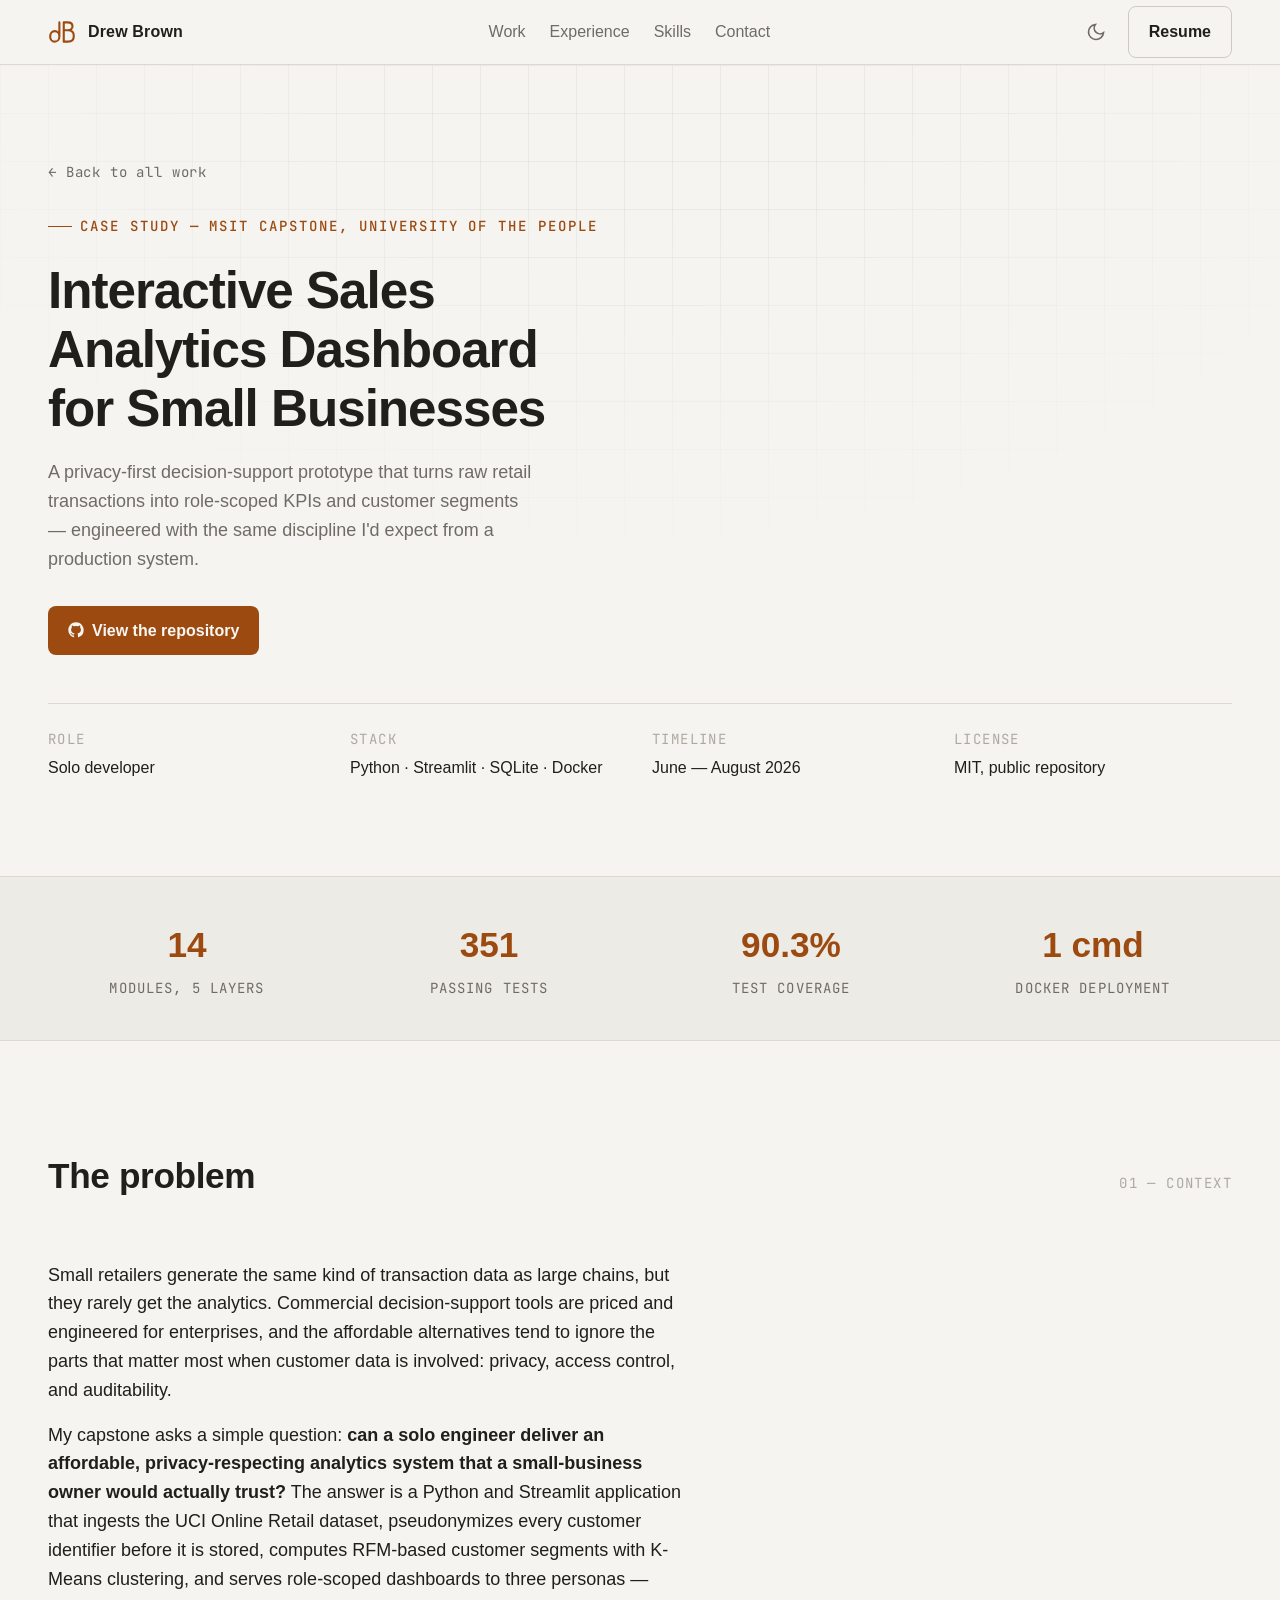
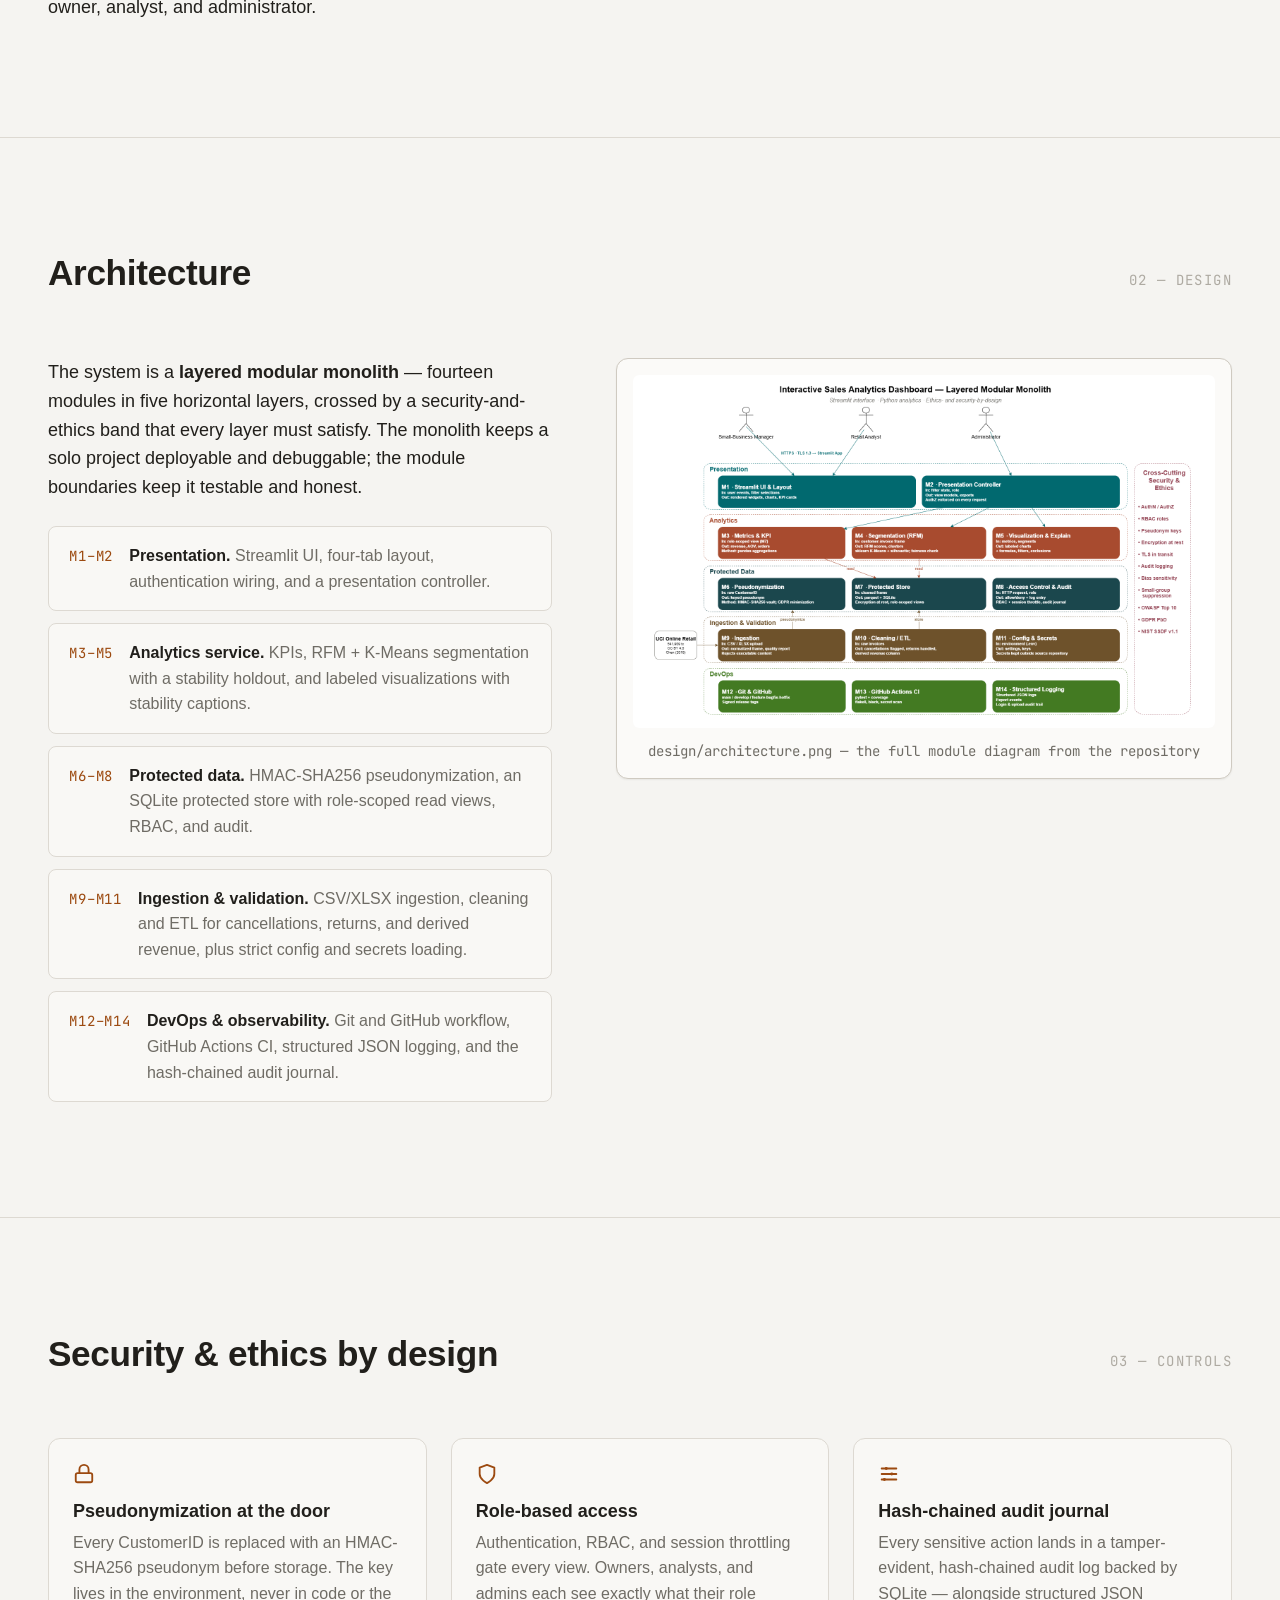
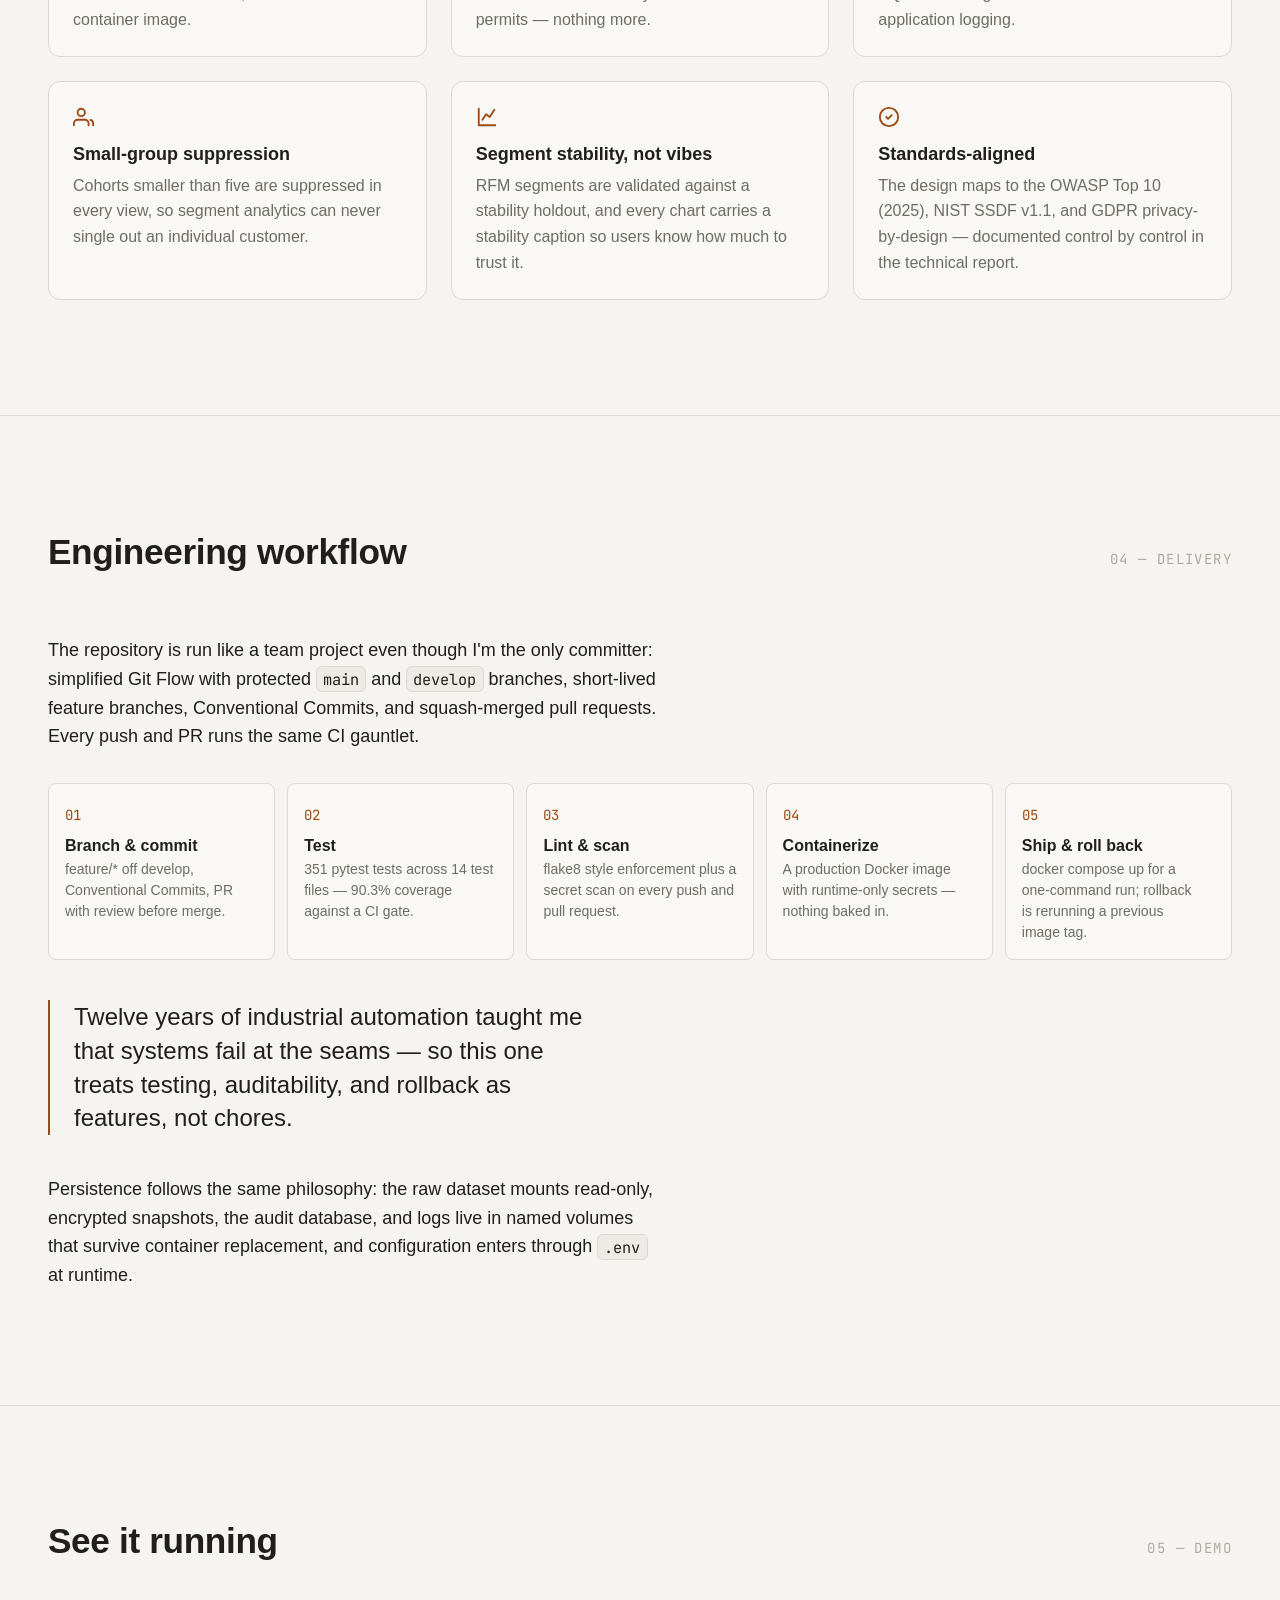
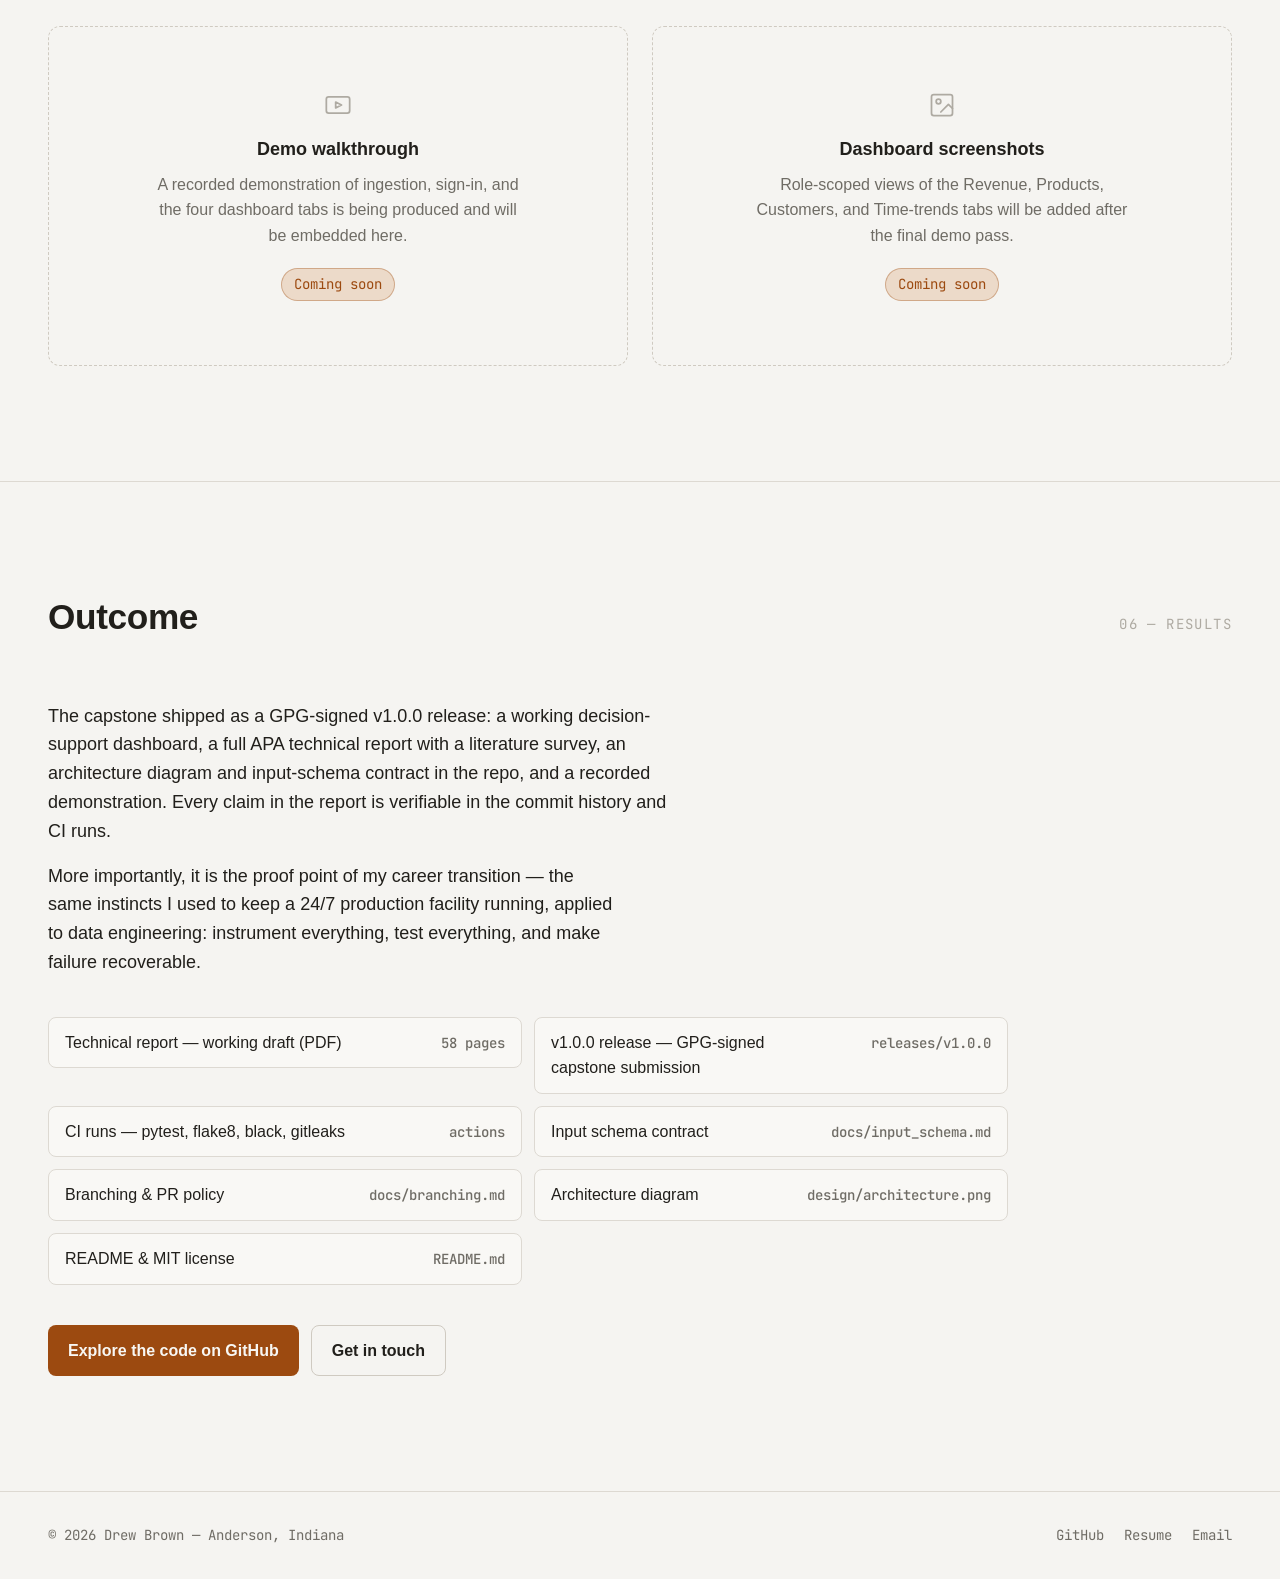
==== projects/sales-analytics-dashboard.html @ 5def9eaa "feat(site): initial working site" ====
<!doctype html>
<html lang="en">
<head>
  <meta charset="utf-8" />
  <meta name="viewport" content="width=device-width, initial-scale=1" />
  <title>Interactive Sales Analytics Dashboard — Case Study | Drew Brown</title>
  <meta name="description" content="Case study: a privacy-first sales analytics dashboard for small businesses. Python, Streamlit, RFM + K-Means segmentation, HMAC-SHA256 pseudonymization, RBAC, CI/CD, and Docker." />
  <meta property="og:title" content="Interactive Sales Analytics Dashboard — Case Study" />
  <meta property="og:description" content="A privacy-first decision-support system for small retailers: 14 modules, 351 tests, 90.3% coverage, security and ethics by design." />
  <link rel="icon" type="image/svg+xml" href="data:image/svg+xml,%3Csvg xmlns='http://www.w3.org/2000/svg' viewBox='0 0 32 32'%3E%3Cg fill='none' stroke='%239c4a10' stroke-width='2.4' stroke-linecap='round' stroke-linejoin='round'%3E%3Cpath d='M13 5V21C13 24.5 10.8 27 7.7 27C4.5 27 2.5 24.5 2.5 21C2.5 17.5 4.5 15 7.7 15C10.8 15 13 17.5 13 21'/%3E%3Cpath d='M18 27V5H22.5C26 5 28 6.7 28 9.5C28 12.3 26 14 22.5 14H18M18 14H23C27 14 29.5 16.2 29.5 20.5C29.5 24.8 27 27 23 27H18'/%3E%3C/g%3E%3C/svg%3E" />
  <link href="https://api.fontshare.com/v2/css?f[]=cabinet-grotesk@500,700,800&f[]=general-sans@400,500,600&display=swap" rel="stylesheet" />
  <link rel="preconnect" href="https://fonts.googleapis.com" />
  <link rel="preconnect" href="https://fonts.gstatic.com" crossorigin />
  <link href="https://fonts.googleapis.com/css2?family=JetBrains+Mono:wght@400;500&display=swap" rel="stylesheet" />
  <link rel="stylesheet" href="../base.css" />
  <link rel="stylesheet" href="../style.css" />
</head>
<body>
  <a class="sr-only" href="#main">Skip to content</a>

  <header class="header">
    <div class="container header-inner">
      <a class="brand" href="../index.html" aria-label="Drew Brown — home">
        <svg width="28" height="28" viewBox="0 0 32 32" fill="none" aria-hidden="true">
          <path d="M13 5 V21 C13 24.5 10.8 27 7.7 27 C4.5 27 2.5 24.5 2.5 21 C2.5 17.5 4.5 15 7.7 15 C10.8 15 13 17.5 13 21"
          fill="none" stroke="currentColor" stroke-width="2.4" stroke-linecap="round" stroke-linejoin="round"
          />
          <path
          d="M18 27 V5 H22.5 C26 5 28 6.7 28 9.5 C28 12.3 26 14 22.5 14 H18 H23 C27 14 29.5 16.2 29.5 20.5 C29.5 24.8 27 27 23 27 H18"
          fill="none" stroke="currentColor" stroke-width="2.4" stroke-linecap="round" stroke-linejoin="round"
          />
        </svg>
        <span class="brand-name">Drew Brown</span>
      </a>
      <nav class="nav" id="site-nav" aria-label="Primary">
        <a href="../index.html#work">Work</a>
        <a href="../index.html#experience">Experience</a>
        <a href="../index.html#skills">Skills</a>
        <a href="../index.html#contact">Contact</a>
      </nav>
      <div class="header-actions">
        <button class="theme-toggle" data-theme-toggle aria-label="Switch color theme"></button>
        <a class="btn btn-ghost" href="../assets/Drew_Brown_Resume_2026.pdf" target="_blank" rel="noopener noreferrer">Resume</a>
        <button class="nav-toggle" data-nav-toggle aria-label="Open menu" aria-expanded="false" aria-controls="site-nav">
          <svg width="22" height="22" viewBox="0 0 24 24" fill="none" stroke="currentColor" stroke-width="2" stroke-linecap="round" aria-hidden="true"><path d="M3 6h18M3 12h18M3 18h18"/></svg>
        </button>
      </div>
    </div>
  </header>

  <main id="main">
    <!-- CASE HERO -->
    <section class="case-hero">
      <div class="container">
        <p class="breadcrumb"><a href="../index.html">← Back to all work</a></p>
        <p class="kicker" style="margin-top: var(--space-8);">Case study — MSIT capstone, University of the People</p>
        <h1>Interactive Sales Analytics Dashboard for Small Businesses</h1>
        <p class="hero-sub">
          A privacy-first decision-support prototype that turns raw retail transactions into
          role-scoped KPIs and customer segments — engineered with the same discipline I'd
          expect from a production system.
        </p>
        <div class="hero-ctas" style="margin-bottom: 0;">
          <a class="btn btn-primary" href="https://github.com/soyabeansoupluvr/sales-analytics-dashboard" target="_blank" rel="noopener noreferrer">
            <svg width="16" height="16" viewBox="0 0 24 24" fill="currentColor" aria-hidden="true"><path d="M12 .5C5.65.5.5 5.65.5 12c0 5.08 3.29 9.39 7.86 10.91.58.11.79-.25.79-.55v-2.17c-3.2.7-3.87-1.36-3.87-1.36-.52-1.33-1.28-1.68-1.28-1.68-1.04-.71.08-.7.08-.7 1.15.08 1.76 1.19 1.76 1.19 1.03 1.75 2.69 1.25 3.34.95.1-.74.4-1.25.72-1.53-2.55-.29-5.23-1.28-5.23-5.68 0-1.26.45-2.28 1.19-3.09-.12-.29-.52-1.46.11-3.05 0 0 .97-.31 3.17 1.18a11.04 11.04 0 0 1 5.78 0c2.2-1.49 3.17-1.18 3.17-1.18.63 1.59.23 2.76.11 3.05.74.81 1.19 1.83 1.19 3.09 0 4.41-2.69 5.38-5.25 5.67.41.35.77 1.05.77 2.12v3.14c0 .3.21.66.8.55A11.51 11.51 0 0 0 23.5 12C23.5 5.65 18.35.5 12 .5Z"/></svg>
            View the repository
          </a>
        </div>
        <dl class="case-meta">
          <div>
            <dt>Role</dt>
            <dd>Solo developer</dd>
          </div>
          <div>
            <dt>Stack</dt>
            <dd>Python · Streamlit · SQLite · Docker</dd>
          </div>
          <div>
            <dt>Timeline</dt>
            <dd>June — August 2026</dd>
          </div>
          <div>
            <dt>License</dt>
            <dd>MIT, public repository</dd>
          </div>
        </dl>
      </div>
    </section>

    <!-- METRICS -->
    <div class="metrics-band">
      <div class="container">
        <div class="metric">
          <div class="metric-value">14</div>
          <div class="metric-label">Modules, 5 layers</div>
        </div>
        <div class="metric">
          <div class="metric-value">351</div>
          <div class="metric-label">Passing tests</div>
        </div>
        <div class="metric">
          <div class="metric-value">90.3%</div>
          <div class="metric-label">Test coverage</div>
        </div>
        <div class="metric">
          <div class="metric-value">1 cmd</div>
          <div class="metric-label">Docker deployment</div>
        </div>
      </div>
    </div>

    <!-- OVERVIEW -->
    <section class="section">
      <div class="container">
        <div class="section-head reveal">
          <h2 class="section-title">The problem</h2>
          <span class="index-num">01 — CONTEXT</span>
        </div>
        <div class="prose reveal">
          <p>
            Small retailers generate the same kind of transaction data as large chains, but they
            rarely get the analytics. Commercial decision-support tools are priced and engineered
            for enterprises, and the affordable alternatives tend to ignore the parts that matter
            most when customer data is involved: privacy, access control, and auditability.
          </p>
          <p>
            My capstone asks a simple question: <strong>can a solo engineer deliver an
            affordable, privacy-respecting analytics system that a small-business owner would
            actually trust?</strong> The answer is a Python and Streamlit application that ingests
            the UCI Online Retail dataset, pseudonymizes every customer identifier before it is
            stored, computes RFM-based customer segments with K-Means clustering, and serves
            role-scoped dashboards to three personas — owner, analyst, and administrator.
          </p>
        </div>
      </div>
    </section>

    <!-- ARCHITECTURE -->
    <section class="section">
      <div class="container">
        <div class="section-head reveal">
          <h2 class="section-title">Architecture</h2>
          <span class="index-num">02 — DESIGN</span>
        </div>
        <div class="two-col">
          <div class="reveal">
            <div class="prose">
              <p>
                The system is a <strong>layered modular monolith</strong> — fourteen modules in
                five horizontal layers, crossed by a security-and-ethics band that every layer
                must satisfy. The monolith keeps a solo project deployable and debuggable; the
                module boundaries keep it testable and honest.
              </p>
            </div>
            <ul class="layer-list">
              <li>
                <span class="layer-tag">M1–M2</span>
                <span class="layer-desc"><strong>Presentation.</strong> Streamlit UI, four-tab layout, authentication wiring, and a presentation controller.</span>
              </li>
              <li>
                <span class="layer-tag">M3–M5</span>
                <span class="layer-desc"><strong>Analytics service.</strong> KPIs, RFM + K-Means segmentation with a stability holdout, and labeled visualizations with stability captions.</span>
              </li>
              <li>
                <span class="layer-tag">M6–M8</span>
                <span class="layer-desc"><strong>Protected data.</strong> HMAC-SHA256 pseudonymization, an SQLite protected store with role-scoped read views, RBAC, and audit.</span>
              </li>
              <li>
                <span class="layer-tag">M9–M11</span>
                <span class="layer-desc"><strong>Ingestion &amp; validation.</strong> CSV/XLSX ingestion, cleaning and ETL for cancellations, returns, and derived revenue, plus strict config and secrets loading.</span>
              </li>
              <li>
                <span class="layer-tag">M12–M14</span>
                <span class="layer-desc"><strong>DevOps &amp; observability.</strong> Git and GitHub workflow, GitHub Actions CI, structured JSON logging, and the hash-chained audit journal.</span>
              </li>
            </ul>
          </div>
          <figure class="figure-frame reveal">
            <img src="../assets/architecture.png" alt="Full architecture diagram of the sales analytics dashboard showing fourteen modules arranged in five layers with a cross-cutting security and ethics band" loading="lazy" width="1280" height="960" />
            <figcaption>design/architecture.png — the full module diagram from the repository</figcaption>
          </figure>
        </div>
      </div>
    </section>

    <!-- SECURITY -->
    <section class="section">
      <div class="container">
        <div class="section-head reveal">
          <h2 class="section-title">Security &amp; ethics by design</h2>
          <span class="index-num">03 — CONTROLS</span>
        </div>
        <div class="control-grid">
          <div class="control-card reveal">
            <svg width="22" height="22" viewBox="0 0 24 24" fill="none" stroke="currentColor" stroke-width="2" stroke-linecap="round" stroke-linejoin="round" aria-hidden="true"><rect x="3" y="11" width="18" height="10" rx="2"/><path d="M7 11V7a5 5 0 0 1 10 0v4"/></svg>
            <h3>Pseudonymization at the door</h3>
            <p>Every CustomerID is replaced with an HMAC-SHA256 pseudonym before storage. The key lives in the environment, never in code or the container image.</p>
          </div>
          <div class="control-card reveal">
            <svg width="22" height="22" viewBox="0 0 24 24" fill="none" stroke="currentColor" stroke-width="2" stroke-linecap="round" stroke-linejoin="round" aria-hidden="true"><path d="M12 22s8-4 8-10V5l-8-3-8 3v7c0 6 8 10 8 10z"/></svg>
            <h3>Role-based access</h3>
            <p>Authentication, RBAC, and session throttling gate every view. Owners, analysts, and admins each see exactly what their role permits — nothing more.</p>
          </div>
          <div class="control-card reveal">
            <svg width="22" height="22" viewBox="0 0 24 24" fill="none" stroke="currentColor" stroke-width="2" stroke-linecap="round" stroke-linejoin="round" aria-hidden="true"><path d="M4 6h16M4 12h16M4 18h16"/><circle cx="9" cy="6" r="1.6" fill="currentColor" stroke="none"/><circle cx="15" cy="12" r="1.6" fill="currentColor" stroke="none"/><circle cx="7" cy="18" r="1.6" fill="currentColor" stroke="none"/></svg>
            <h3>Hash-chained audit journal</h3>
            <p>Every sensitive action lands in a tamper-evident, hash-chained audit log backed by SQLite — alongside structured JSON application logging.</p>
          </div>
          <div class="control-card reveal">
            <svg width="22" height="22" viewBox="0 0 24 24" fill="none" stroke="currentColor" stroke-width="2" stroke-linecap="round" stroke-linejoin="round" aria-hidden="true"><path d="M17 21v-2a4 4 0 0 0-4-4H5a4 4 0 0 0-4 4v2"/><circle cx="9" cy="7" r="4"/><path d="M22 21v-2a4 4 0 0 0-3-3.87"/></svg>
            <h3>Small-group suppression</h3>
            <p>Cohorts smaller than five are suppressed in every view, so segment analytics can never single out an individual customer.</p>
          </div>
          <div class="control-card reveal">
            <svg width="22" height="22" viewBox="0 0 24 24" fill="none" stroke="currentColor" stroke-width="2" stroke-linecap="round" stroke-linejoin="round" aria-hidden="true"><path d="M3 3v18h18"/><path d="m7 15 4-6 4 3 5-8"/></svg>
            <h3>Segment stability, not vibes</h3>
            <p>RFM segments are validated against a stability holdout, and every chart carries a stability caption so users know how much to trust it.</p>
          </div>
          <div class="control-card reveal">
            <svg width="22" height="22" viewBox="0 0 24 24" fill="none" stroke="currentColor" stroke-width="2" stroke-linecap="round" stroke-linejoin="round" aria-hidden="true"><path d="M9 12l2 2 4-4"/><circle cx="12" cy="12" r="10"/></svg>
            <h3>Standards-aligned</h3>
            <p>The design maps to the OWASP Top 10 (2025), NIST SSDF v1.1, and GDPR privacy-by-design — documented control by control in the technical report.</p>
          </div>
        </div>
      </div>
    </section>

    <!-- ENGINEERING -->
    <section class="section">
      <div class="container">
        <div class="section-head reveal">
          <h2 class="section-title">Engineering workflow</h2>
          <span class="index-num">04 — DELIVERY</span>
        </div>
        <div class="prose reveal">
          <p>
            The repository is run like a team project even though I'm the only committer:
            simplified Git Flow with protected <code>main</code> and <code>develop</code>
            branches, short-lived feature branches, Conventional Commits, and squash-merged
            pull requests. Every push and PR runs the same CI gauntlet.
          </p>
        </div>
        <div class="pipeline">
          <div class="pipeline-step reveal">
            <span class="step-num">01</span>
            <h3>Branch &amp; commit</h3>
            <p>feature/* off develop, Conventional Commits, PR with review before merge.</p>
          </div>
          <div class="pipeline-step reveal">
            <span class="step-num">02</span>
            <h3>Test</h3>
            <p>351 pytest tests across 14 test files — 90.3% coverage against a CI gate.</p>
          </div>
          <div class="pipeline-step reveal">
            <span class="step-num">03</span>
            <h3>Lint &amp; scan</h3>
            <p>flake8 style enforcement plus a secret scan on every push and pull request.</p>
          </div>
          <div class="pipeline-step reveal">
            <span class="step-num">04</span>
            <h3>Containerize</h3>
            <p>A production Docker image with runtime-only secrets — nothing baked in.</p>
          </div>
          <div class="pipeline-step reveal">
            <span class="step-num">05</span>
            <h3>Ship &amp; roll back</h3>
            <p>docker compose up for a one-command run; rollback is rerunning a previous image tag.</p>
          </div>
        </div>
        <div class="quote-block reveal">
          <p>
            Twelve years of industrial automation taught me that systems fail at the seams —
            so this one treats testing, auditability, and rollback as features, not chores.
          </p>
        </div>
        <div class="prose reveal">
          <p>
            Persistence follows the same philosophy: the raw dataset mounts read-only, encrypted
            snapshots, the audit database, and logs live in named volumes that survive container
            replacement, and configuration enters through <code>.env</code> at runtime.
          </p>
        </div>
      </div>
    </section>

    <!-- DEMO -->
    <section class="section">
      <div class="container">
        <div class="section-head reveal">
          <h2 class="section-title">See it running</h2>
          <span class="index-num">05 — DEMO</span>
        </div>
        <div class="media-placeholders">
          <div class="placeholder-card reveal">
            <svg width="28" height="28" viewBox="0 0 24 24" fill="none" stroke="currentColor" stroke-width="1.5" stroke-linecap="round" stroke-linejoin="round" aria-hidden="true"><rect x="2" y="5" width="20" height="14" rx="2"/><path d="m10 9.5 5 2.5-5 2.5z"/></svg>
            <h3>Demo walkthrough</h3>
            <p>A recorded demonstration of ingestion, sign-in, and the four dashboard tabs is being produced and will be embedded here.</p>
            <span class="chip chip-accent">Coming soon</span>
          </div>
          <div class="placeholder-card reveal">
            <svg width="28" height="28" viewBox="0 0 24 24" fill="none" stroke="currentColor" stroke-width="1.5" stroke-linecap="round" stroke-linejoin="round" aria-hidden="true"><rect x="3" y="3" width="18" height="18" rx="2"/><circle cx="9" cy="9" r="2"/><path d="m21 15-3.5-3.5L11 18"/></svg>
            <h3>Dashboard screenshots</h3>
            <p>Role-scoped views of the Revenue, Products, Customers, and Time-trends tabs will be added after the final demo pass.</p>
            <span class="chip chip-accent">Coming soon</span>
          </div>
        </div>
      </div>
    </section>

    <!-- OUTCOME -->
    <section class="section">
      <div class="container">
        <div class="section-head reveal">
          <h2 class="section-title">Outcome</h2>
          <span class="index-num">06 — RESULTS</span>
        </div>
        <div class="prose reveal">
          <p>
            The capstone shipped as a GPG-signed v1.0.0 release: a working decision-support
            dashboard, a full APA technical report with a literature survey, an architecture
            diagram and input-schema contract in the repo, and a recorded demonstration.
            Every claim in the report is verifiable in the commit history and CI runs.
          </p>
          <p>
            More importantly, it is the proof point of my career transition — the same
            instincts I used to keep a 24/7 production facility running, applied to data
            engineering: instrument everything, test everything, and make failure recoverable.
          </p>
        </div>
        <ul class="doc-links reveal" role="list">
          <li><a href="../assets/Capstone_Technical_Report.pdf" target="_blank" rel="noopener noreferrer"><span>Technical report — working draft (PDF)</span><span class="doc-path">58 pages</span></a></li>
          <li><a href="https://github.com/soyabeansoupluvr/sales-analytics-dashboard/releases/tag/v1.0.0" target="_blank" rel="noopener noreferrer"><span>v1.0.0 release — GPG-signed capstone submission</span><span class="doc-path">releases/v1.0.0</span></a></li>
          <li><a href="https://github.com/soyabeansoupluvr/sales-analytics-dashboard/actions" target="_blank" rel="noopener noreferrer"><span>CI runs — pytest, flake8, black, gitleaks</span><span class="doc-path">actions</span></a></li>
          <li><a href="https://github.com/soyabeansoupluvr/sales-analytics-dashboard/blob/main/docs/input_schema.md" target="_blank" rel="noopener noreferrer"><span>Input schema contract</span><span class="doc-path">docs/input_schema.md</span></a></li>
          <li><a href="https://github.com/soyabeansoupluvr/sales-analytics-dashboard/blob/main/docs/branching.md" target="_blank" rel="noopener noreferrer"><span>Branching &amp; PR policy</span><span class="doc-path">docs/branching.md</span></a></li>
          <li><a href="https://github.com/soyabeansoupluvr/sales-analytics-dashboard/blob/main/design/architecture.png" target="_blank" rel="noopener noreferrer"><span>Architecture diagram</span><span class="doc-path">design/architecture.png</span></a></li>
          <li><a href="https://github.com/soyabeansoupluvr/sales-analytics-dashboard/blob/main/README.md" target="_blank" rel="noopener noreferrer"><span>README &amp; MIT license</span><span class="doc-path">README.md</span></a></li>
        </ul>
        <div class="hero-ctas reveal" style="margin-top: var(--space-10); margin-bottom: 0;">
          <a class="btn btn-primary" href="https://github.com/soyabeansoupluvr/sales-analytics-dashboard" target="_blank" rel="noopener noreferrer">Explore the code on GitHub</a>
          <a class="btn btn-ghost" href="../index.html#contact">Get in touch</a>
        </div>
      </div>
    </section>
  </main>

  <footer class="footer">
    <div class="container footer-inner">
      <p>© <span data-year>2026</span> Drew Brown — Anderson, Indiana</p>
      <div class="footer-links">
        <a href="https://github.com/soyabeansoupluvr" target="_blank" rel="noopener noreferrer">GitHub</a>
        <a href="../assets/Drew_Brown_Resume_2026.pdf" target="_blank" rel="noopener noreferrer">Resume</a>
        <a href="mailto:brown.drew.711@gmail.com">Email</a>
      </div>
    </div>
  </footer>

  <script src="../app.js" defer></script>
</body>
</html>
---- base.css ----
/* base.css — reset + foundations */
*,
*::before,
*::after {
  box-sizing: border-box;
  margin: 0;
  padding: 0;
}

html {
  -moz-text-size-adjust: none;
  -webkit-text-size-adjust: none;
  text-size-adjust: none;
  -webkit-font-smoothing: antialiased;
  -moz-osx-font-smoothing: grayscale;
  text-rendering: optimizeLegibility;
  scroll-behavior: smooth;
  hanging-punctuation: first last;
  scroll-padding-top: var(--space-16);
}

body {
  min-height: 100dvh;
  line-height: 1.6;
  font-family: var(--font-body, sans-serif);
  font-size: var(--text-base);
  color: var(--color-text);
  background-color: var(--color-bg);
}

img,
picture,
video,
canvas,
svg {
  display: block;
  max-width: 100%;
  height: auto;
}
ul[role='list'],
ol[role='list'] {
  list-style: none;
}
input,
button,
textarea,
select {
  font: inherit;
  color: inherit;
}

h1,
h2,
h3,
h4,
h5,
h6 {
  text-wrap: balance;
  line-height: 1.15;
}
p,
li,
figcaption {
  text-wrap: pretty;
  max-width: 72ch;
}

::selection {
  background: oklch(from var(--color-primary) l c h / 0.25);
  color: var(--color-text);
}

:focus-visible {
  outline: 2px solid var(--color-primary);
  outline-offset: 3px;
  border-radius: var(--radius-sm);
}

@media (prefers-reduced-motion: reduce) {
  *,
  *::before,
  *::after {
    animation-duration: 0.01ms !important;
    animation-iteration-count: 1 !important;
    transition-duration: 0.01ms !important;
    scroll-behavior: auto !important;
  }
}

button {
  cursor: pointer;
  background: none;
  border: none;
}
table {
  border-collapse: collapse;
  width: 100%;
}

a,
button,
[role='button'],
[role='link'],
input,
textarea,
select {
  transition:
    color var(--transition-interactive),
    background var(--transition-interactive),
    border-color var(--transition-interactive),
    box-shadow var(--transition-interactive);
}

.sr-only {
  position: absolute;
  width: 1px;
  height: 1px;
  padding: 0;
  margin: -1px;
  overflow: hidden;
  clip: rect(0, 0, 0, 0);
  white-space: nowrap;
  border-width: 0;
}
---- style.css ----
/* ============================================================
   Drew Brown — Portfolio
   Art direction: "Copper & Graphite" — industrial control-room
   precision meets data engineering. Warm graphite surfaces,
   one copper accent, mono technical labels.
   ============================================================ */

:root,
[data-theme='light'] {
  /* Type scale */
  --text-xs: clamp(0.75rem, 0.7rem + 0.25vw, 0.875rem);
  --text-sm: clamp(0.875rem, 0.8rem + 0.35vw, 1rem);
  --text-base: clamp(1rem, 0.95rem + 0.25vw, 1.125rem);
  --text-lg: clamp(1.125rem, 1rem + 0.75vw, 1.5rem);
  --text-xl: clamp(1.5rem, 1.2rem + 1.25vw, 2.25rem);
  --text-2xl: clamp(2rem, 1.2rem + 2.5vw, 3.5rem);
  --text-3xl: clamp(2.5rem, 1rem + 4vw, 5rem);

  /* Spacing */
  --space-1: 0.25rem;
  --space-2: 0.5rem;
  --space-3: 0.75rem;
  --space-4: 1rem;
  --space-5: 1.25rem;
  --space-6: 1.5rem;
  --space-8: 2rem;
  --space-10: 2.5rem;
  --space-12: 3rem;
  --space-16: 4rem;
  --space-20: 5rem;
  --space-24: 6rem;
  --space-32: 8rem;

  /* Surfaces — warm paper */
  --color-bg: #f5f4f1;
  --color-surface: #f9f8f5;
  --color-surface-2: #fbfaf8;
  --color-surface-offset: #edebe6;
  --color-divider: #ddd9d2;
  --color-border: #cfcac1;

  /* Text — graphite */
  --color-text: #211f1b;
  --color-text-muted: #6f6c65;
  --color-text-faint: #aeaaa2;
  --color-text-inverse: #f8f7f3;

  /* Accent — copper */
  --color-primary: #9c4a10;
  --color-primary-hover: #7c3a0d;
  --color-primary-active: #5c2b0a;
  --color-primary-highlight: #ecdac9;

  /* Radius */
  --radius-sm: 0.375rem;
  --radius-md: 0.5rem;
  --radius-lg: 0.75rem;
  --radius-xl: 1rem;
  --radius-full: 9999px;

  --transition-interactive: 180ms cubic-bezier(0.16, 1, 0.3, 1);

  --shadow-sm: 0 1px 2px oklch(0.2 0.01 80 / 0.06);
  --shadow-md: 0 4px 12px oklch(0.2 0.01 80 / 0.08);
  --shadow-lg: 0 12px 32px oklch(0.2 0.01 80 / 0.12);

  --content-narrow: 640px;
  --content-default: 960px;
  --content-wide: 1200px;

  /* Fonts */
  --font-display: 'Cabinet Grotesk', 'Helvetica Neue', sans-serif;
  --font-body: 'General Sans', 'Segoe UI', sans-serif;
  --font-mono: 'JetBrains Mono', 'SFMono-Regular', Consolas, monospace;

  /* Blueprint grid line color */
  --grid-line: oklch(from var(--color-text) l c h / 0.05);
}

[data-theme='dark'] {
  --color-bg: #161513;
  --color-surface: #1b1a18;
  --color-surface-2: #201f1c;
  --color-surface-offset: #1d1c1a;
  --color-divider: #262420;
  --color-border: #3a3733;

  --color-text: #d5d3cf;
  --color-text-muted: #908d86;
  --color-text-faint: #5c5954;
  --color-text-inverse: #211f1b;

  --color-primary: #dd9251;
  --color-primary-hover: #e7a86f;
  --color-primary-active: #efbe90;
  --color-primary-highlight: #3a2d21;

  --shadow-sm: 0 1px 2px oklch(0 0 0 / 0.2);
  --shadow-md: 0 4px 12px oklch(0 0 0 / 0.3);
  --shadow-lg: 0 12px 32px oklch(0 0 0 / 0.4);

  --grid-line: oklch(from var(--color-text) l c h / 0.045);
}

@media (prefers-color-scheme: dark) {
  :root:not([data-theme]) {
    --color-bg: #161513;
    --color-surface: #1b1a18;
    --color-surface-2: #201f1c;
    --color-surface-offset: #1d1c1a;
    --color-divider: #262420;
    --color-border: #3a3733;
    --color-text: #d5d3cf;
    --color-text-muted: #908d86;
    --color-text-faint: #5c5954;
    --color-text-inverse: #211f1b;
    --color-primary: #dd9251;
    --color-primary-hover: #e7a86f;
    --color-primary-active: #efbe90;
    --color-primary-highlight: #3a2d21;
    --shadow-sm: 0 1px 2px oklch(0 0 0 / 0.2);
    --shadow-md: 0 4px 12px oklch(0 0 0 / 0.3);
    --shadow-lg: 0 12px 32px oklch(0 0 0 / 0.4);
    --grid-line: oklch(from var(--color-text) l c h / 0.045);
  }
}

/* ============ Layout primitives ============ */

.container {
  width: min(100% - 2 * clamp(var(--space-4), 5vw, var(--space-12)), var(--content-wide));
  margin-inline: auto;
}

.section {
  padding-block: clamp(var(--space-16), 9vw, var(--space-32));
}

.section + .section {
  border-top: 1px solid var(--color-divider);
}

.section-head {
  display: flex;
  align-items: baseline;
  justify-content: space-between;
  gap: var(--space-4);
  margin-bottom: clamp(var(--space-8), 5vw, var(--space-16));
}

.section-title {
  font-family: var(--font-display);
  font-weight: 700;
  font-size: var(--text-xl);
  letter-spacing: -0.01em;
}

.kicker {
  font-family: var(--font-mono);
  font-size: var(--text-xs);
  font-weight: 500;
  letter-spacing: 0.14em;
  text-transform: uppercase;
  color: var(--color-primary);
  display: inline-flex;
  align-items: center;
  gap: var(--space-2);
}

.kicker::before {
  content: '';
  width: 1.5rem;
  height: 1px;
  background: currentColor;
}

.index-num {
  font-family: var(--font-mono);
  font-size: var(--text-xs);
  color: var(--color-text-faint);
  letter-spacing: 0.1em;
}

/* ============ Header ============ */

.header {
  position: sticky;
  top: 0;
  z-index: 50;
  background: oklch(from var(--color-bg) l c h / 0.85);
  backdrop-filter: blur(12px);
  -webkit-backdrop-filter: blur(12px);
  border-bottom: 1px solid var(--color-divider);
}

.header-inner {
  display: flex;
  align-items: center;
  justify-content: space-between;
  gap: var(--space-4);
  height: 4rem;
}

.brand {
  display: inline-flex;
  align-items: center;
  gap: var(--space-3);
  text-decoration: none;
  color: var(--color-text);
}

.brand-name {
  font-family: var(--font-display);
  font-weight: 700;
  font-size: var(--text-sm);
  letter-spacing: 0.01em;
  white-space: nowrap;
}

.brand svg {
  color: var(--color-primary);
  flex-shrink: 0;
}

.nav {
  display: flex;
  align-items: center;
  gap: var(--space-6);
}

.nav a {
  font-size: var(--text-sm);
  font-weight: 500;
  color: var(--color-text-muted);
  text-decoration: none;
}

.nav a:hover {
  color: var(--color-text);
}

.header-actions {
  display: flex;
  align-items: center;
  gap: var(--space-3);
}

.theme-toggle {
  display: inline-flex;
  align-items: center;
  justify-content: center;
  width: 2.5rem;
  height: 2.5rem;
  border-radius: var(--radius-md);
  color: var(--color-text-muted);
  border: 1px solid transparent;
}

.theme-toggle:hover {
  color: var(--color-text);
  background: var(--color-surface-offset);
}

.nav-toggle {
  display: none;
  width: 2.75rem;
  height: 2.75rem;
  align-items: center;
  justify-content: center;
  border-radius: var(--radius-md);
  color: var(--color-text);
}

/* ============ Buttons ============ */

.btn {
  display: inline-flex;
  align-items: center;
  justify-content: center;
  gap: var(--space-2);
  font-size: var(--text-sm);
  font-weight: 600;
  padding: var(--space-3) var(--space-5);
  border-radius: var(--radius-md);
  text-decoration: none;
  white-space: nowrap;
  min-height: 44px;
}

.btn-primary {
  background: var(--color-primary);
  color: var(--color-text-inverse);
}

.btn-primary:hover {
  background: var(--color-primary-hover);
}

.btn-primary:active {
  background: var(--color-primary-active);
}

.btn-ghost {
  color: var(--color-text);
  border: 1px solid var(--color-border);
  background: transparent;
}

.btn-ghost:hover {
  border-color: var(--color-text-muted);
  background: var(--color-surface-offset);
}

.btn svg {
  flex-shrink: 0;
}

/* ============ Hero ============ */

.hero {
  position: relative;
  padding-block: clamp(var(--space-20), 12vw, var(--space-32));
  overflow: hidden;
}

.hero::before {
  content: '';
  position: absolute;
  inset: 0;
  background-image:
    linear-gradient(var(--grid-line) 1px, transparent 1px),
    linear-gradient(90deg, var(--grid-line) 1px, transparent 1px);
  background-size: 48px 48px;
  mask-image: radial-gradient(ellipse 90% 80% at 50% 0%, black 30%, transparent 75%);
  -webkit-mask-image: radial-gradient(ellipse 90% 80% at 50% 0%, black 30%, transparent 75%);
  pointer-events: none;
}

.hero .container {
  position: relative;
}

.hero h1 {
  font-family: var(--font-display);
  font-weight: 800;
  font-size: var(--text-3xl);
  letter-spacing: -0.02em;
  max-width: 17ch;
  margin-block: var(--space-6) var(--space-6);
}

.hero h1 em {
  font-style: normal;
  color: var(--color-primary);
}

.hero-sub {
  font-size: var(--text-base);
  color: var(--color-text-muted);
  max-width: 56ch;
  margin-bottom: var(--space-10);
}

.hero-ctas {
  display: flex;
  flex-wrap: wrap;
  gap: var(--space-3);
  margin-bottom: clamp(var(--space-12), 7vw, var(--space-20));
}

.hero-stats {
  display: grid;
  grid-template-columns: repeat(4, 1fr);
  gap: var(--space-6);
  border-top: 1px solid var(--color-divider);
  padding-top: var(--space-8);
}

.stat .stat-value {
  font-family: var(--font-display);
  font-weight: 700;
  font-size: var(--text-lg);
  line-height: 1.2;
}

.stat .stat-label {
  font-family: var(--font-mono);
  font-size: var(--text-xs);
  color: var(--color-text-muted);
  letter-spacing: 0.06em;
  text-transform: uppercase;
  margin-top: var(--space-1);
}

/* ============ Work cards ============ */

.work-grid {
  display: grid;
  gap: var(--space-6);
}

.project-card {
  display: grid;
  grid-template-columns: 1.15fr 0.85fr;
  border: 1px solid var(--color-border);
  border-radius: var(--radius-xl);
  background: var(--color-surface);
  overflow: hidden;
  text-decoration: none;
  color: inherit;
  box-shadow: var(--shadow-sm);
}

.project-card:hover {
  border-color: var(--color-text-muted);
  box-shadow: var(--shadow-md);
}

.project-card-body {
  padding: clamp(var(--space-6), 4vw, var(--space-12));
  display: flex;
  flex-direction: column;
  align-items: flex-start;
}

.project-card h3 {
  font-family: var(--font-display);
  font-weight: 700;
  font-size: var(--text-xl);
  letter-spacing: -0.01em;
  margin-block: var(--space-3) var(--space-3);
}

.project-card p {
  color: var(--color-text-muted);
  font-size: var(--text-base);
  margin-bottom: var(--space-6);
}

.chip-row {
  display: flex;
  flex-wrap: wrap;
  gap: var(--space-2);
  margin-bottom: var(--space-6);
}

.chip {
  font-family: var(--font-mono);
  font-size: var(--text-xs);
  padding: var(--space-1) var(--space-3);
  border: 1px solid var(--color-divider);
  border-radius: var(--radius-full);
  color: var(--color-text-muted);
  background: var(--color-surface-2);
  white-space: nowrap;
}

.chip-accent {
  color: var(--color-primary);
  border-color: oklch(from var(--color-primary) l c h / 0.35);
  background: var(--color-primary-highlight);
}

.card-link {
  margin-top: auto;
  font-size: var(--text-sm);
  font-weight: 600;
  color: var(--color-primary);
  display: inline-flex;
  align-items: center;
  gap: var(--space-2);
  text-decoration: none;
}

.project-card:hover .card-link,
.card-link:hover {
  color: var(--color-primary-hover);
}

.card-links {
  margin-top: auto;
  display: flex;
  flex-wrap: wrap;
  gap: var(--space-3) var(--space-6);
}

.card-links .card-link {
  margin-top: 0;
  min-height: 44px;
  align-items: center;
}

.project-card-visual {
  position: relative;
  background: var(--color-surface-offset);
  border-left: 1px solid var(--color-divider);
  display: flex;
  align-items: center;
  justify-content: center;
  padding: clamp(var(--space-6), 3vw, var(--space-10));
  min-height: 280px;
}

.project-card-visual svg {
  width: 100%;
  max-width: 380px;
  height: auto;
}

/* ============ Experience timeline ============ */

.timeline {
  display: grid;
  gap: 0;
}

.timeline-item {
  display: grid;
  grid-template-columns: 200px 1fr;
  gap: var(--space-8);
  padding-block: var(--space-8);
}

.timeline-item + .timeline-item {
  border-top: 1px solid var(--color-divider);
}

.timeline-period {
  font-family: var(--font-mono);
  font-size: var(--text-xs);
  color: var(--color-text-muted);
  letter-spacing: 0.06em;
  padding-top: var(--space-1);
}

.timeline-body h3 {
  font-size: var(--text-lg);
  font-weight: 600;
}

.timeline-org {
  font-size: var(--text-sm);
  color: var(--color-primary);
  font-weight: 500;
  margin-bottom: var(--space-3);
}

.timeline-body ul {
  list-style: none;
  display: grid;
  gap: var(--space-2);
}

.timeline-body li {
  color: var(--color-text-muted);
  font-size: var(--text-base);
  padding-left: var(--space-5);
  position: relative;
}

.timeline-body li::before {
  content: '';
  position: absolute;
  left: 0;
  top: 0.65em;
  width: 0.5rem;
  height: 1px;
  background: var(--color-primary);
}

/* ============ Skills ============ */

.skills-grid {
  display: grid;
  grid-template-columns: repeat(4, 1fr);
  gap: var(--space-6);
}

.skill-group {
  border: 1px solid var(--color-divider);
  border-radius: var(--radius-lg);
  background: var(--color-surface);
  padding: var(--space-6);
}

.skill-group h3 {
  font-family: var(--font-mono);
  font-size: var(--text-xs);
  font-weight: 500;
  letter-spacing: 0.12em;
  text-transform: uppercase;
  color: var(--color-text-muted);
  margin-bottom: var(--space-4);
}

.skill-group ul {
  list-style: none;
  display: grid;
  gap: var(--space-2);
}

.skill-group li {
  font-size: var(--text-sm);
  font-weight: 500;
}

.skill-group li span {
  color: var(--color-text-faint);
  font-weight: 400;
}

/* ============ Education ============ */

.edu-grid {
  display: grid;
  grid-template-columns: repeat(3, 1fr);
  gap: var(--space-6);
}

.edu-card {
  border-top: 2px solid var(--color-primary);
  background: var(--color-surface);
  border-inline: 1px solid var(--color-divider);
  border-bottom: 1px solid var(--color-divider);
  border-radius: 0 0 var(--radius-lg) var(--radius-lg);
  padding: var(--space-6);
}

.edu-card .edu-year {
  font-family: var(--font-mono);
  font-size: var(--text-xs);
  color: var(--color-text-muted);
  letter-spacing: 0.08em;
}

.edu-card h3 {
  font-size: var(--text-base);
  font-weight: 600;
  margin-block: var(--space-2) var(--space-1);
}

.edu-card p {
  font-size: var(--text-sm);
  color: var(--color-text-muted);
}

/* ============ Contact ============ */

.contact {
  text-align: center;
}

.contact h2 {
  font-family: var(--font-display);
  font-weight: 800;
  font-size: var(--text-2xl);
  letter-spacing: -0.02em;
  margin-block: var(--space-4) var(--space-4);
}

.contact p {
  color: var(--color-text-muted);
  margin-inline: auto;
  margin-bottom: var(--space-8);
  max-width: 48ch;
}

.contact .hero-ctas {
  justify-content: center;
  margin-bottom: 0;
}

/* ============ Footer ============ */

.footer {
  border-top: 1px solid var(--color-divider);
  padding-block: var(--space-8);
}

.footer-inner {
  display: flex;
  align-items: center;
  justify-content: space-between;
  gap: var(--space-4);
  flex-wrap: wrap;
}

.footer p,
.footer a {
  font-family: var(--font-mono);
  font-size: var(--text-xs);
  color: var(--color-text-muted);
}

.footer a {
  text-decoration: none;
}

.footer a:hover {
  color: var(--color-text);
}

.footer-links {
  display: flex;
  gap: var(--space-5);
}

/* ============ Case study page ============ */

.case-hero {
  padding-block: clamp(var(--space-16), 9vw, var(--space-24));
  position: relative;
  overflow: hidden;
}

.case-hero::before {
  content: '';
  position: absolute;
  inset: 0;
  background-image:
    linear-gradient(var(--grid-line) 1px, transparent 1px),
    linear-gradient(90deg, var(--grid-line) 1px, transparent 1px);
  background-size: 48px 48px;
  mask-image: radial-gradient(ellipse 90% 90% at 50% 0%, black 20%, transparent 70%);
  -webkit-mask-image: radial-gradient(ellipse 90% 90% at 50% 0%, black 20%, transparent 70%);
  pointer-events: none;
}

.case-hero .container {
  position: relative;
}

.case-hero h1 {
  font-family: var(--font-display);
  font-weight: 800;
  font-size: var(--text-2xl);
  letter-spacing: -0.02em;
  max-width: 22ch;
  margin-block: var(--space-6) var(--space-5);
}

.case-hero .hero-sub {
  margin-bottom: var(--space-8);
}

.case-meta {
  display: grid;
  grid-template-columns: repeat(4, minmax(0, 1fr));
  gap: var(--space-6);
  border-top: 1px solid var(--color-divider);
  padding-top: var(--space-6);
  margin-top: clamp(var(--space-8), 5vw, var(--space-12));
}

.case-meta dt {
  font-family: var(--font-mono);
  font-size: var(--text-xs);
  letter-spacing: 0.1em;
  text-transform: uppercase;
  color: var(--color-text-faint);
  margin-bottom: var(--space-1);
}

.case-meta dd {
  font-size: var(--text-sm);
  font-weight: 500;
}

.metrics-band {
  background: var(--color-surface-offset);
  border-block: 1px solid var(--color-divider);
  padding-block: var(--space-10);
}

.metrics-band .container {
  display: grid;
  grid-template-columns: repeat(4, 1fr);
  gap: var(--space-6);
}

.metric {
  text-align: center;
}

.metric-value {
  font-family: var(--font-display);
  font-weight: 800;
  font-size: var(--text-xl);
  font-variant-numeric: tabular-nums;
  color: var(--color-primary);
}

.metric-label {
  font-family: var(--font-mono);
  font-size: var(--text-xs);
  letter-spacing: 0.08em;
  text-transform: uppercase;
  color: var(--color-text-muted);
  margin-top: var(--space-1);
}

.prose {
  max-width: var(--content-narrow);
}

.prose p + p {
  margin-top: var(--space-4);
}

.prose strong {
  font-weight: 600;
}

.prose code {
  font-family: var(--font-mono);
  font-size: 0.85em;
  background: var(--color-surface-offset);
  border: 1px solid var(--color-divider);
  border-radius: var(--radius-sm);
  padding: 0.1em 0.4em;
}

.two-col {
  display: grid;
  grid-template-columns: minmax(0, 0.9fr) minmax(0, 1.1fr);
  gap: clamp(var(--space-8), 5vw, var(--space-16));
  align-items: start;
}

.figure-frame {
  border: 1px solid var(--color-border);
  border-radius: var(--radius-lg);
  background: #fbfaf8;
  padding: var(--space-4);
  box-shadow: var(--shadow-sm);
}

.figure-frame img {
  width: 100%;
  border-radius: var(--radius-sm);
}

.figure-frame figcaption {
  font-family: var(--font-mono);
  font-size: var(--text-xs);
  color: #6f6c65; /* fixed: frame stays light in both themes */
  padding-top: var(--space-3);
  text-align: center;
  margin-inline: auto;
}

.layer-list {
  list-style: none;
  display: grid;
  gap: var(--space-3);
  margin-top: var(--space-6);
}

.layer-list li {
  display: grid;
  grid-template-columns: auto 1fr;
  gap: var(--space-4);
  align-items: baseline;
  border: 1px solid var(--color-divider);
  border-radius: var(--radius-md);
  background: var(--color-surface);
  padding: var(--space-4) var(--space-5);
}

.layer-list .layer-tag {
  font-family: var(--font-mono);
  font-size: var(--text-xs);
  color: var(--color-primary);
  letter-spacing: 0.06em;
  white-space: nowrap;
}

.layer-list .layer-desc {
  font-size: var(--text-sm);
  color: var(--color-text-muted);
}

.layer-list .layer-desc strong {
  color: var(--color-text);
  font-weight: 600;
}

.control-grid {
  display: grid;
  grid-template-columns: repeat(3, 1fr);
  gap: var(--space-6);
}

.control-card {
  border: 1px solid var(--color-divider);
  border-radius: var(--radius-lg);
  background: var(--color-surface);
  padding: var(--space-6);
}

.control-card svg {
  color: var(--color-primary);
  margin-bottom: var(--space-4);
}

.control-card h3 {
  font-size: var(--text-base);
  font-weight: 600;
  margin-bottom: var(--space-2);
}

.control-card p {
  font-size: var(--text-sm);
  color: var(--color-text-muted);
}

.pipeline {
  display: grid;
  grid-template-columns: repeat(5, 1fr);
  gap: var(--space-3);
  margin-top: var(--space-8);
}

.pipeline-step {
  border: 1px solid var(--color-divider);
  border-radius: var(--radius-md);
  background: var(--color-surface);
  padding: var(--space-4);
  position: relative;
}

.pipeline-step .step-num {
  font-family: var(--font-mono);
  font-size: var(--text-xs);
  color: var(--color-primary);
}

.pipeline-step h3 {
  font-size: var(--text-sm);
  font-weight: 600;
  margin-block: var(--space-2) var(--space-1);
}

.pipeline-step p {
  font-size: var(--text-xs);
  color: var(--color-text-muted);
  line-height: 1.5;
}

.media-placeholders {
  display: grid;
  grid-template-columns: repeat(2, 1fr);
  gap: var(--space-6);
}

.placeholder-card {
  border: 1.5px dashed var(--color-border);
  border-radius: var(--radius-lg);
  padding: clamp(var(--space-10), 5vw, var(--space-16)) var(--space-6);
  display: flex;
  flex-direction: column;
  align-items: center;
  text-align: center;
  gap: var(--space-3);
}

.placeholder-card svg {
  color: var(--color-text-faint);
  margin-bottom: var(--space-2);
}

.placeholder-card h3 {
  font-size: var(--text-base);
  font-weight: 600;
}

.placeholder-card p {
  font-size: var(--text-sm);
  color: var(--color-text-muted);
  max-width: 42ch;
}

.placeholder-card .chip {
  margin-top: var(--space-2);
}

.doc-links {
  list-style: none;
  display: grid;
  grid-template-columns: repeat(2, 1fr);
  gap: var(--space-3);
  margin-top: var(--space-10);
  max-width: var(--content-default);
}

.doc-links a {
  display: flex;
  align-items: baseline;
  justify-content: space-between;
  gap: var(--space-4);
  border: 1px solid var(--color-divider);
  border-radius: var(--radius-md);
  background: var(--color-surface);
  padding: var(--space-3) var(--space-4);
  text-decoration: none;
  color: var(--color-text);
  font-size: var(--text-sm);
  font-weight: 500;
}

.doc-links a:hover {
  border-color: var(--color-primary);
}

.doc-links .doc-path {
  font-family: var(--font-mono);
  font-size: var(--text-xs);
  color: var(--color-text-muted);
  white-space: nowrap;
}

.role-heading {
  font-family: var(--font-mono);
  font-size: var(--text-xs);
  font-weight: 500;
  letter-spacing: 0.12em;
  text-transform: uppercase;
  color: var(--color-text-muted);
  margin-bottom: var(--space-4);
}

.role-list {
  list-style: none;
  display: grid;
  grid-template-columns: repeat(2, minmax(0, 1fr));
  gap: var(--space-2) var(--space-8);
  max-width: var(--content-default);
}

.role-list li {
  font-size: var(--text-sm);
  font-weight: 500;
  padding-left: var(--space-5);
  position: relative;
}

.role-list li::before {
  content: '';
  position: absolute;
  left: 0;
  top: 0.65em;
  width: 0.5rem;
  height: 1px;
  background: var(--color-primary);
}

.quote-block {
  border-left: 2px solid var(--color-primary);
  padding-left: var(--space-6);
  margin-block: var(--space-10);
  max-width: 56ch;
}

.quote-block p {
  font-family: var(--font-display);
  font-weight: 500;
  font-size: var(--text-lg);
  line-height: 1.4;
}

.breadcrumb {
  font-family: var(--font-mono);
  font-size: var(--text-xs);
  letter-spacing: 0.06em;
}

.breadcrumb a {
  color: var(--color-text-muted);
  text-decoration: none;
}

.breadcrumb a:hover {
  color: var(--color-primary);
}

/* SVG accent parts follow the theme accent */
.accent-rect {
  stroke: var(--color-primary);
}
.accent-text,
.accent-fill {
  fill: var(--color-primary);
}

/* ============ Reveal animation ============ */

.reveal {
  opacity: 0;
  transform: translateY(16px);
  transition:
    opacity 0.7s cubic-bezier(0.16, 1, 0.3, 1),
    transform 0.7s cubic-bezier(0.16, 1, 0.3, 1);
}

.reveal.is-visible {
  opacity: 1;
  transform: none;
}

@media (prefers-reduced-motion: reduce) {
  .reveal {
    opacity: 1;
    transform: none;
  }
}

/* ============ Responsive ============ */

@media (max-width: 900px) {
  .skills-grid {
    grid-template-columns: repeat(2, 1fr);
  }
  .edu-grid {
    grid-template-columns: 1fr;
  }
  .control-grid {
    grid-template-columns: repeat(2, 1fr);
  }
  .pipeline {
    grid-template-columns: repeat(2, 1fr);
  }
  .doc-links {
    grid-template-columns: 1fr;
  }
  .media-placeholders {
    grid-template-columns: 1fr;
  }
  .role-list {
    grid-template-columns: 1fr;
  }
  .two-col {
    grid-template-columns: 1fr;
  }
  .case-meta {
    grid-template-columns: repeat(2, 1fr);
  }
  .project-card {
    grid-template-columns: 1fr;
  }
  .project-card-visual {
    border-left: none;
    border-top: 1px solid var(--color-divider);
    min-height: 220px;
  }
}

@media (max-width: 720px) {
  .nav {
    position: absolute;
    top: 4rem;
    left: 0;
    right: 0;
    flex-direction: column;
    align-items: stretch;
    gap: 0;
    background: var(--color-bg);
    border-bottom: 1px solid var(--color-divider);
    padding: var(--space-2) 0 var(--space-4);
    display: none;
  }
  .nav.is-open {
    display: flex;
  }
  .nav a {
    padding: var(--space-3) clamp(var(--space-4), 5vw, var(--space-12));
    min-height: 44px;
    display: flex;
    align-items: center;
  }
  .nav-toggle {
    display: inline-flex;
  }
  .header .btn {
    display: none;
  }
  .hero-stats {
    grid-template-columns: repeat(2, 1fr);
    gap: var(--space-6) var(--space-4);
  }
  .timeline-item {
    grid-template-columns: 1fr;
    gap: var(--space-2);
  }
  .metrics-band .container {
    grid-template-columns: repeat(2, 1fr);
    gap: var(--space-8) var(--space-4);
  }
  .skills-grid {
    grid-template-columns: 1fr;
  }
  .control-grid {
    grid-template-columns: 1fr;
  }
  .pipeline {
    grid-template-columns: 1fr;
  }
  .section-head {
    flex-direction: column;
    gap: var(--space-2);
  }
}
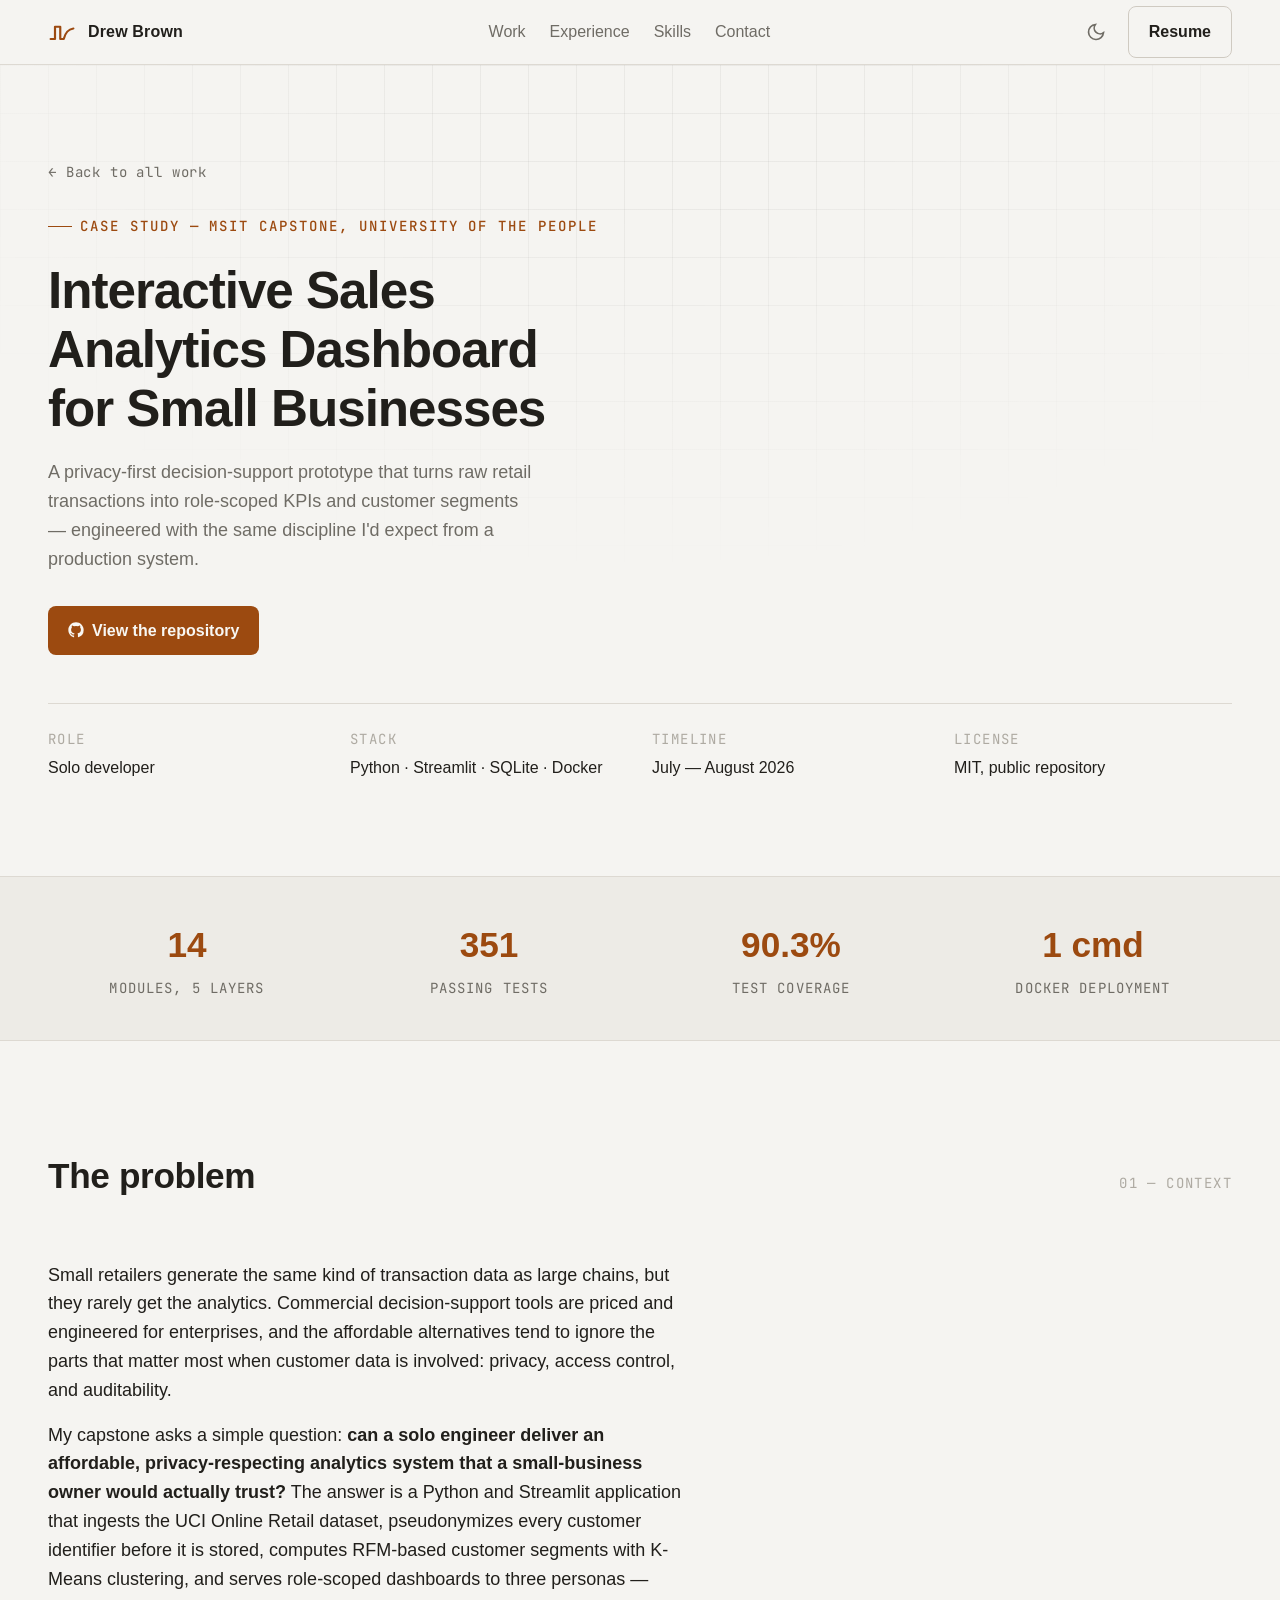
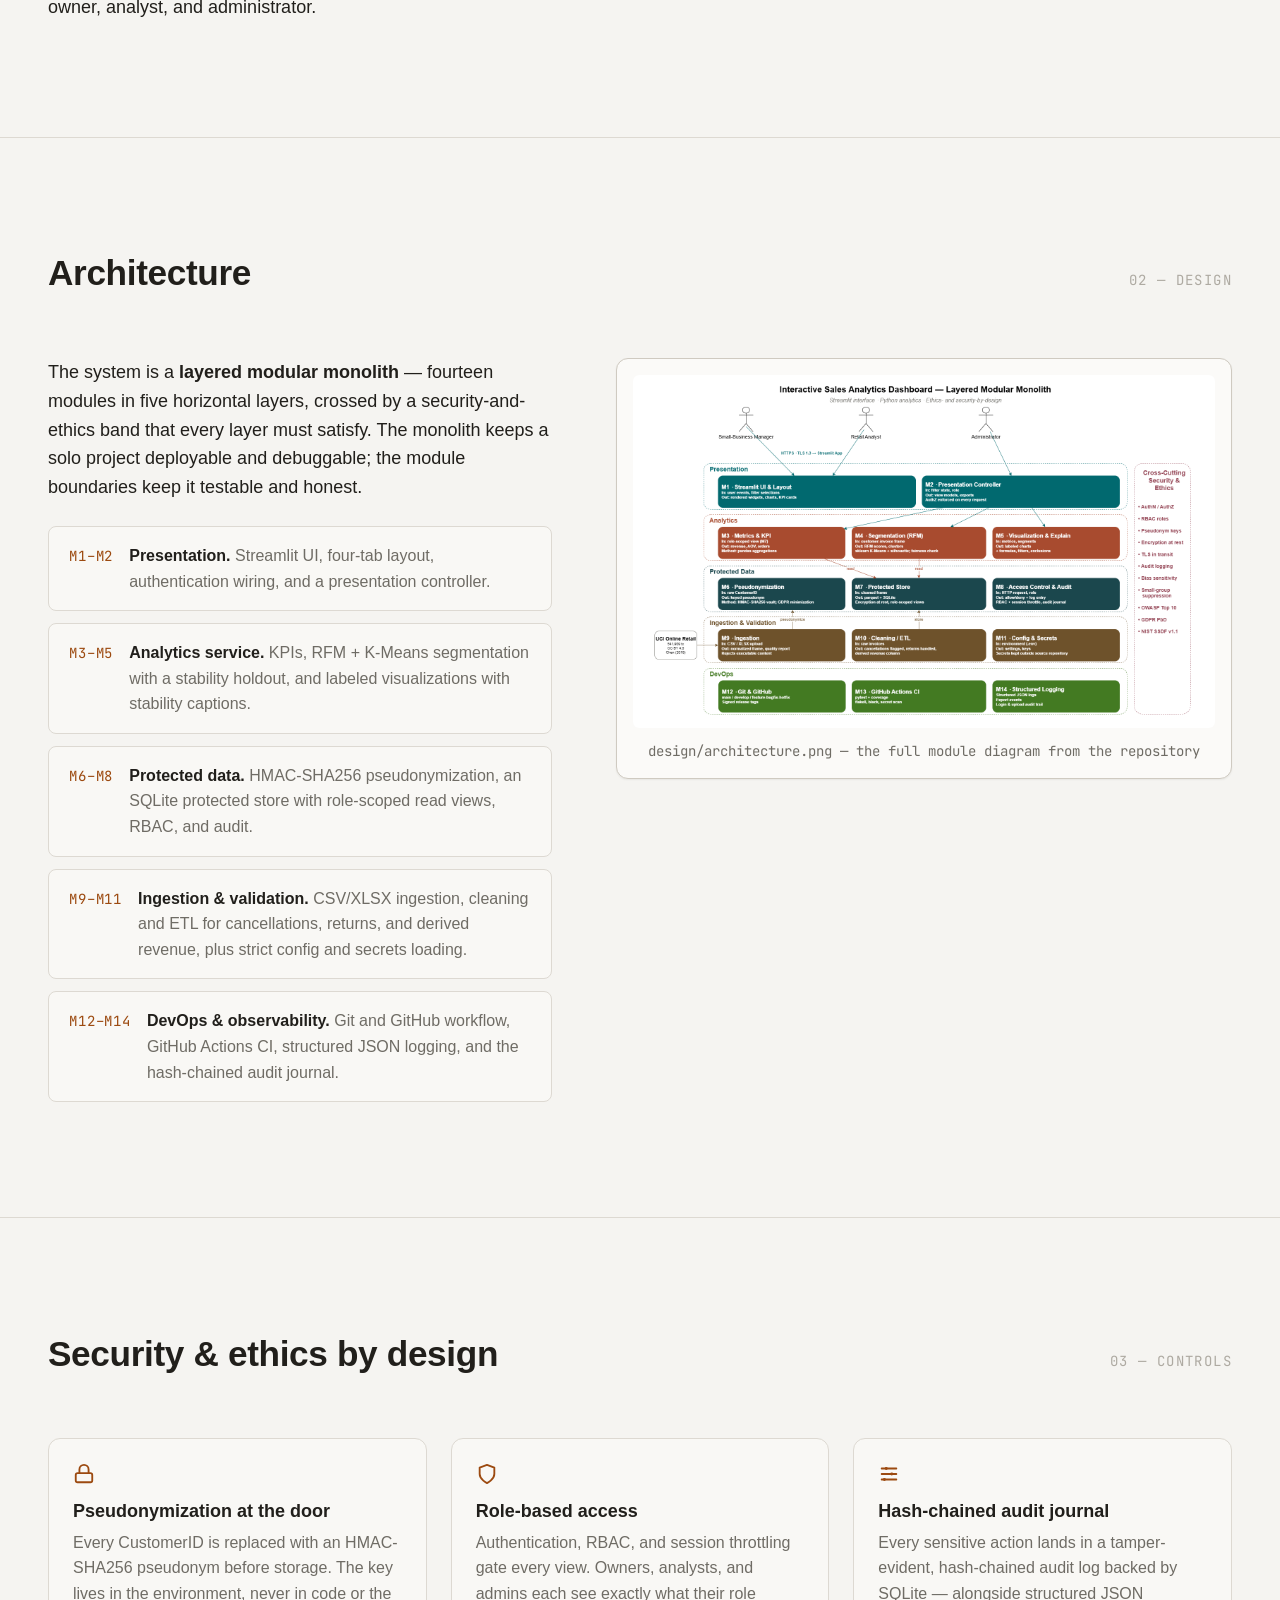
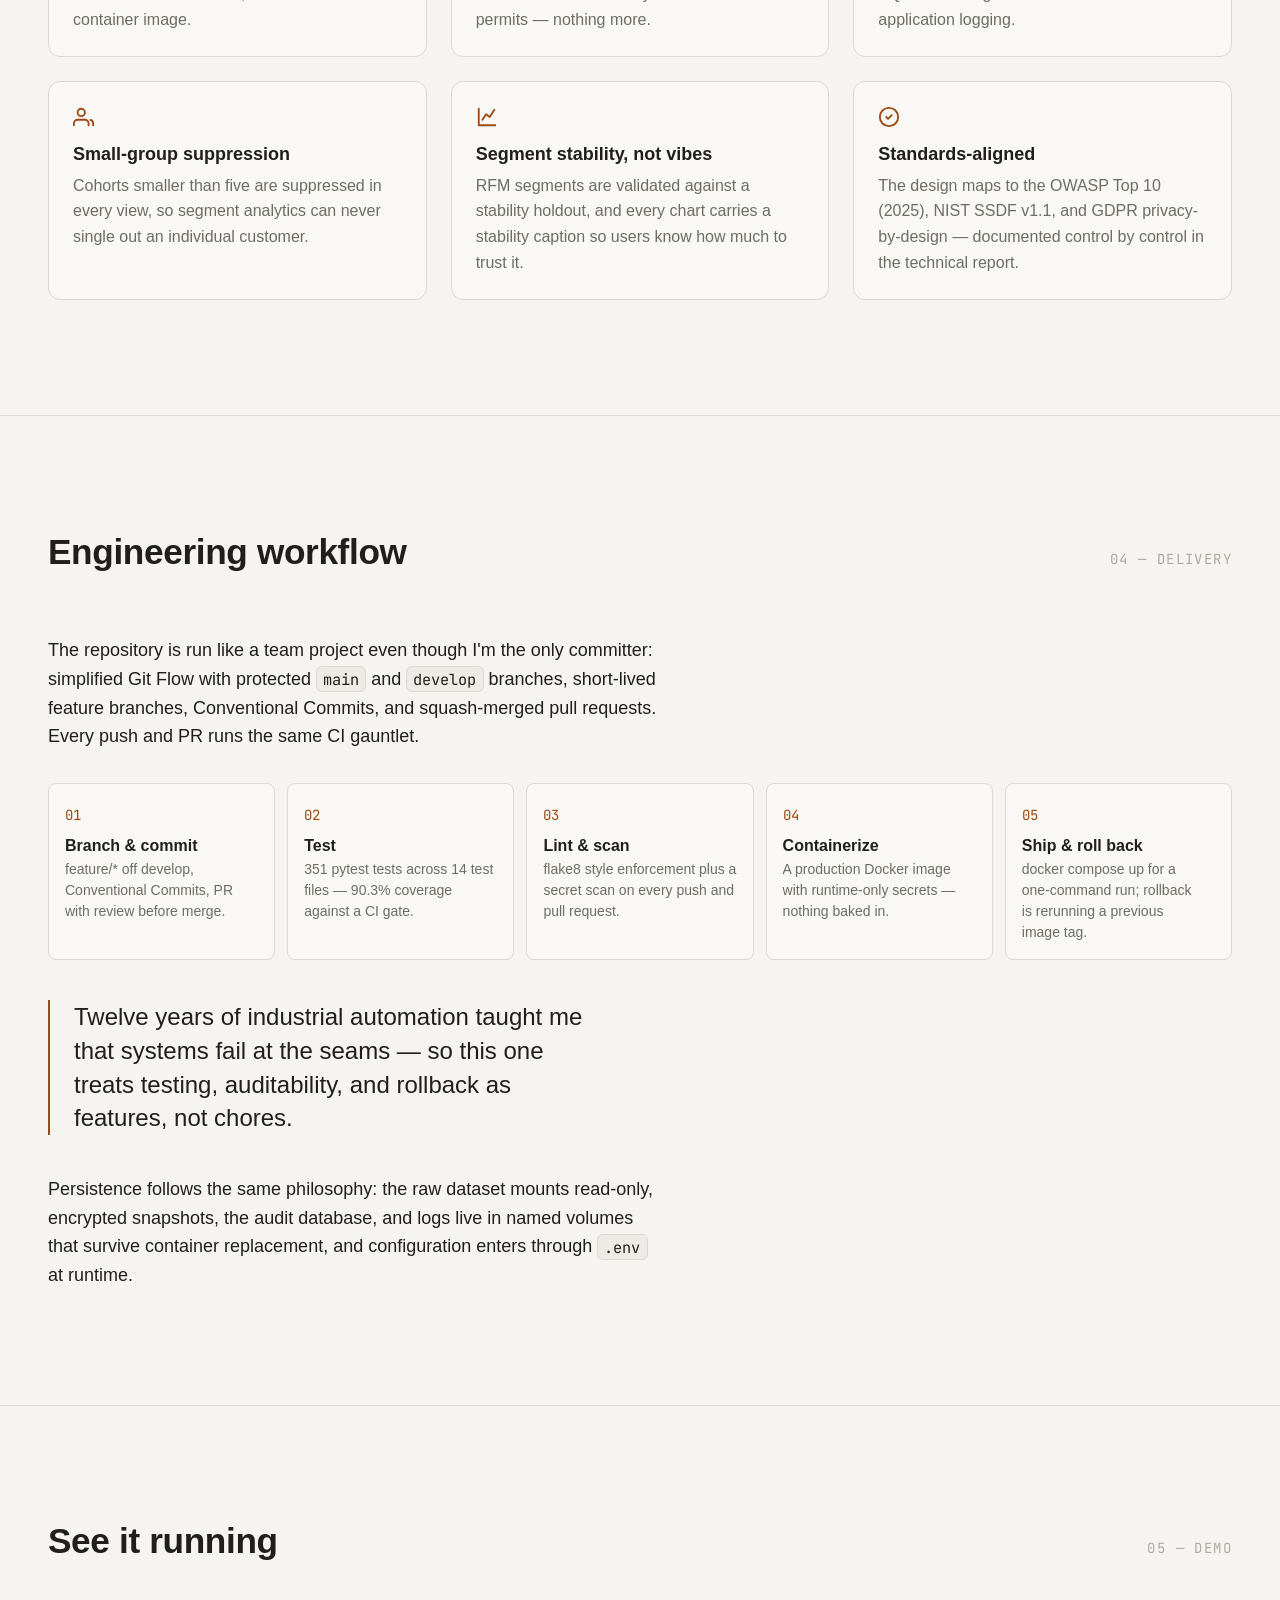
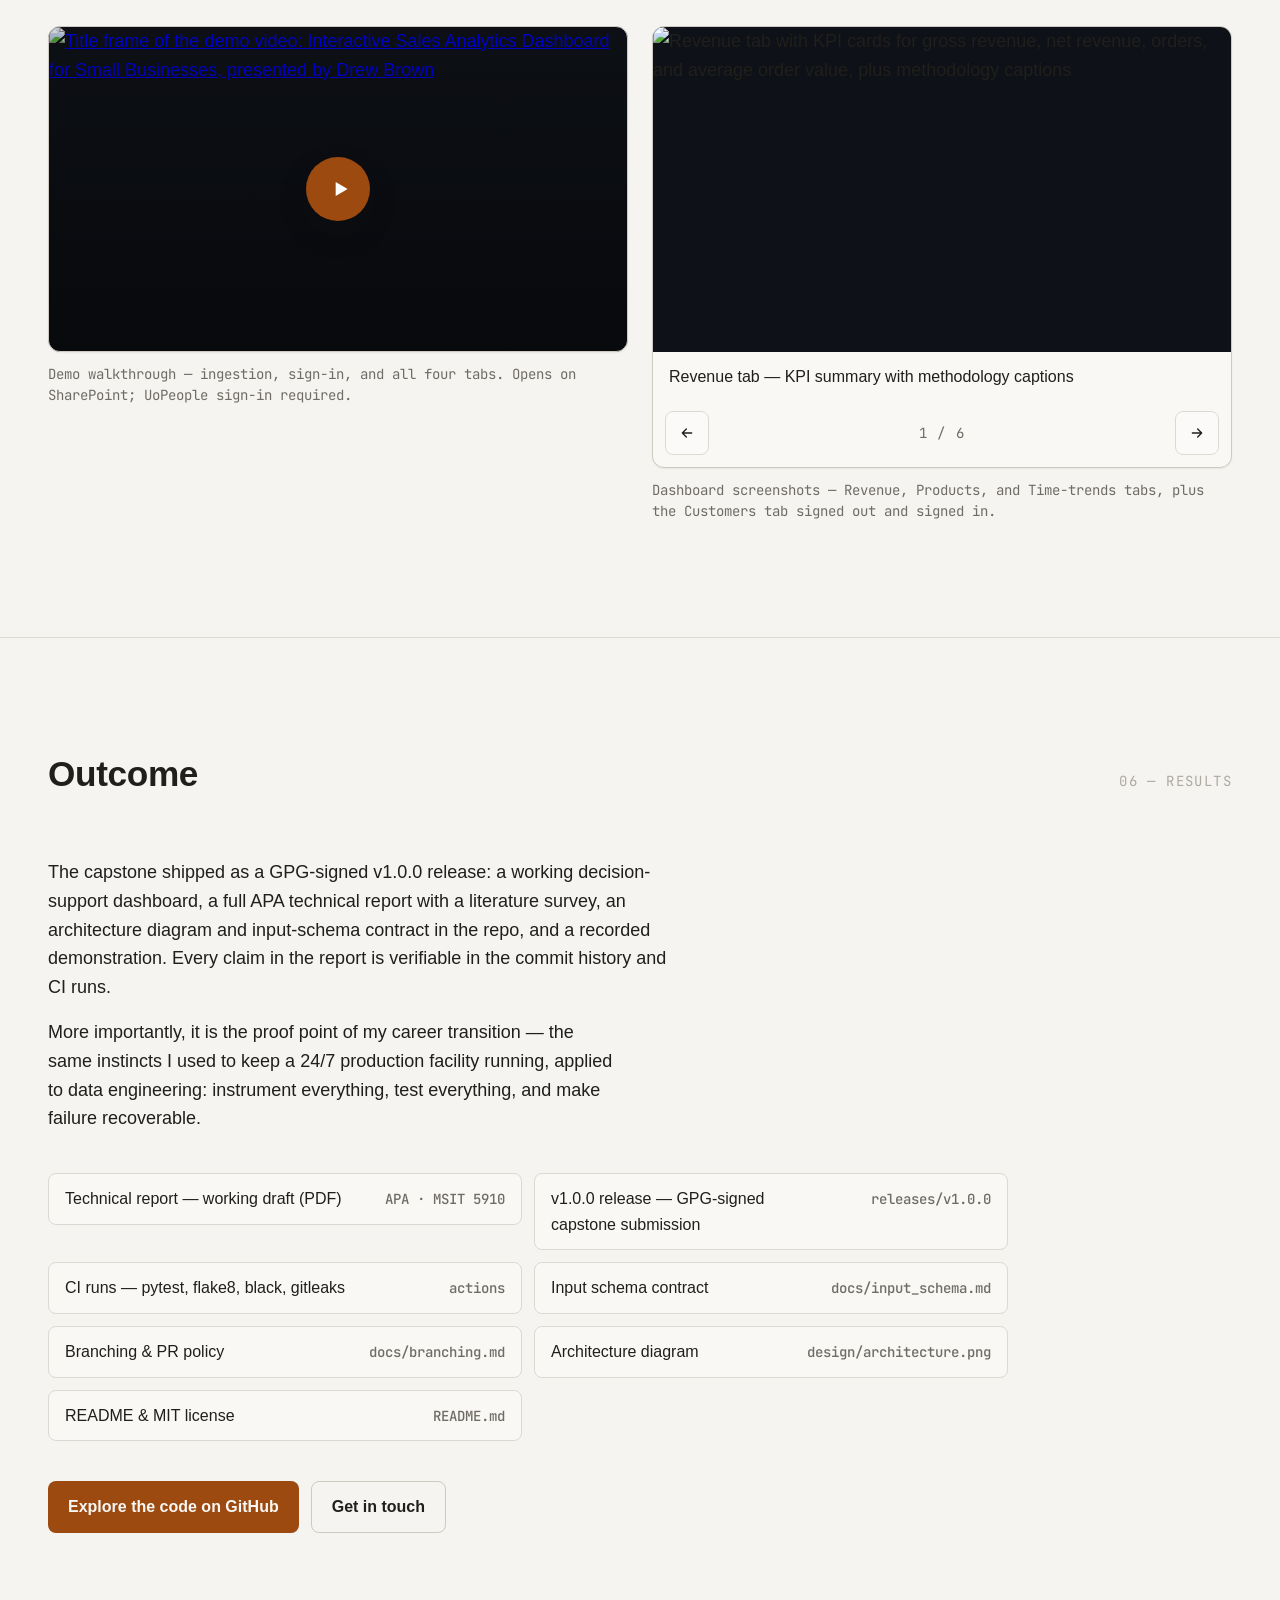
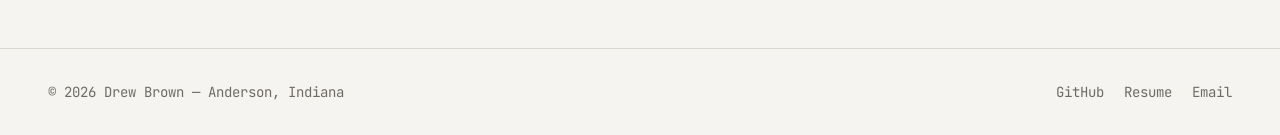
==== commit cd971644: "Add presentation work" ====
--- a/projects/sales-analytics-dashboard.html
+++ b/projects/sales-analytics-dashboard.html
@@ -7,7 +7,7 @@
   <meta name="description" content="Case study: a privacy-first sales analytics dashboard for small businesses. Python, Streamlit, RFM + K-Means segmentation, HMAC-SHA256 pseudonymization, RBAC, CI/CD, and Docker." />
   <meta property="og:title" content="Interactive Sales Analytics Dashboard — Case Study" />
   <meta property="og:description" content="A privacy-first decision-support system for small retailers: 14 modules, 351 tests, 90.3% coverage, security and ethics by design." />
-  <link rel="icon" type="image/svg+xml" href="data:image/svg+xml,%3Csvg xmlns='http://www.w3.org/2000/svg' viewBox='0 0 32 32'%3E%3Cg fill='none' stroke='%239c4a10' stroke-width='2.4' stroke-linecap='round' stroke-linejoin='round'%3E%3Cpath d='M13 5V21C13 24.5 10.8 27 7.7 27C4.5 27 2.5 24.5 2.5 21C2.5 17.5 4.5 15 7.7 15C10.8 15 13 17.5 13 21'/%3E%3Cpath d='M18 27V5H22.5C26 5 28 6.7 28 9.5C28 12.3 26 14 22.5 14H18M18 14H23C27 14 29.5 16.2 29.5 20.5C29.5 24.8 27 27 23 27H18'/%3E%3C/g%3E%3C/svg%3E" />
+  <link rel="icon" href="data:image/svg+xml,%3Csvg xmlns='http://www.w3.org/2000/svg' viewBox='0 0 32 32'%3E%3Cpath d='M3 24h5V10h6v14h4c2-8 5-11 11-12' fill='none' stroke='%239c4a10' stroke-width='2.5' stroke-linecap='round' stroke-linejoin='round'/%3E%3C/svg%3E" />
   <link href="https://api.fontshare.com/v2/css?f[]=cabinet-grotesk@500,700,800&f[]=general-sans@400,500,600&display=swap" rel="stylesheet" />
   <link rel="preconnect" href="https://fonts.googleapis.com" />
   <link rel="preconnect" href="https://fonts.gstatic.com" crossorigin />
@@ -22,13 +22,7 @@
     <div class="container header-inner">
       <a class="brand" href="../index.html" aria-label="Drew Brown — home">
         <svg width="28" height="28" viewBox="0 0 32 32" fill="none" aria-hidden="true">
-          <path d="M13 5 V21 C13 24.5 10.8 27 7.7 27 C4.5 27 2.5 24.5 2.5 21 C2.5 17.5 4.5 15 7.7 15 C10.8 15 13 17.5 13 21"
-          fill="none" stroke="currentColor" stroke-width="2.4" stroke-linecap="round" stroke-linejoin="round"
-          />
-          <path
-          d="M18 27 V5 H22.5 C26 5 28 6.7 28 9.5 C28 12.3 26 14 22.5 14 H18 H23 C27 14 29.5 16.2 29.5 20.5 C29.5 24.8 27 27 23 27 H18"
-          fill="none" stroke="currentColor" stroke-width="2.4" stroke-linecap="round" stroke-linejoin="round"
-          />
+          <path d="M3 24h5V10h6v14h4c2-8 5-11 11-12" stroke="currentColor" stroke-width="2.5" stroke-linecap="round" stroke-linejoin="round" />
         </svg>
         <span class="brand-name">Drew Brown</span>
       </a>
@@ -77,7 +71,7 @@
           </div>
           <div>
             <dt>Timeline</dt>
-            <dd>June — August 2026</dd>
+            <dd>July — August 2026</dd>
           </div>
           <div>
             <dt>License</dt>
@@ -291,17 +285,39 @@
           <span class="index-num">05 — DEMO</span>
         </div>
         <div class="media-placeholders">
-          <div class="placeholder-card reveal">
-            <svg width="28" height="28" viewBox="0 0 24 24" fill="none" stroke="currentColor" stroke-width="1.5" stroke-linecap="round" stroke-linejoin="round" aria-hidden="true"><rect x="2" y="5" width="20" height="14" rx="2"/><path d="m10 9.5 5 2.5-5 2.5z"/></svg>
-            <h3>Demo walkthrough</h3>
-            <p>A recorded demonstration of ingestion, sign-in, and the four dashboard tabs is being produced and will be embedded here.</p>
-            <span class="chip chip-accent">Coming soon</span>
-          </div>
-          <div class="placeholder-card reveal">
-            <svg width="28" height="28" viewBox="0 0 24 24" fill="none" stroke="currentColor" stroke-width="1.5" stroke-linecap="round" stroke-linejoin="round" aria-hidden="true"><rect x="3" y="3" width="18" height="18" rx="2"/><circle cx="9" cy="9" r="2"/><path d="m21 15-3.5-3.5L11 18"/></svg>
-            <h3>Dashboard screenshots</h3>
-            <p>Role-scoped views of the Revenue, Products, Customers, and Time-trends tabs will be added after the final demo pass.</p>
-            <span class="chip chip-accent">Coming soon</span>
+          <div class="reveal">
+            <a class="video-card" href="https://uopeople-my.sharepoint.com/:v:/g/personal/drewbrown_my_uopeople_edu/IQCOc8bOq3ngSoG3bDQ7ynUBAbmevzXBe8wli4TlLVJtTcI?e=uEdWUC" target="_blank" rel="noopener noreferrer" aria-label="Watch the demo walkthrough video (opens SharePoint, UoPeople sign-in required)">
+              <img src="../assets/video-poster.jpg" alt="Title frame of the demo video: Interactive Sales Analytics Dashboard for Small Businesses, presented by Drew Brown" loading="lazy" width="1280" height="720" />
+              <span class="video-card-overlay">
+                <span class="video-play" aria-hidden="true">
+                  <svg width="26" height="26" viewBox="0 0 24 24" fill="currentColor" aria-hidden="true"><path d="M8 5.5v13l11-6.5z"/></svg>
+                </span>
+              </span>
+            </a>
+            <p class="media-caption">Demo walkthrough — ingestion, sign-in, and all four tabs. Opens on SharePoint; UoPeople sign-in required.</p>
+          </div>
+          <div class="reveal">
+            <div class="carousel" data-carousel aria-roledescription="carousel" aria-label="Dashboard screenshots">
+              <div class="carousel-frame">
+                <img class="is-active" src="../assets/screenshots/shot-1.jpg" alt="Revenue tab with KPI cards for gross revenue, net revenue, orders, and average order value, plus methodology captions" width="1600" height="842" />
+                <img src="../assets/screenshots/shot-2.jpg" alt="Products tab showing a top-products-by-revenue bar chart with returns excluded from ranking" loading="lazy" width="1600" height="754" />
+                <img src="../assets/screenshots/shot-3.jpg" alt="Time trends tab showing monthly net revenue as a line chart" loading="lazy" width="1600" height="810" />
+                <img src="../assets/screenshots/shot-4.jpg" alt="Time trends tab showing net revenue by weekday as a bar chart" loading="lazy" width="1600" height="820" />
+                <img src="../assets/screenshots/shot-5.jpg" alt="Customers tab while signed out, showing the graceful permission message for role-scoped views" loading="lazy" width="1600" height="740" />
+                <img src="../assets/screenshots/shot-6.jpg" alt="Customers tab signed in as analyst, with RFM segment filters and sidebar login unlocked" loading="lazy" width="1600" height="820" />
+              </div>
+              <p class="carousel-caption" data-carousel-caption aria-live="polite">Revenue tab — KPI summary with methodology captions</p>
+              <div class="carousel-controls">
+                <button type="button" class="carousel-btn" data-carousel-prev aria-label="Previous screenshot">
+                  <svg width="16" height="16" viewBox="0 0 24 24" fill="none" stroke="currentColor" stroke-width="2" stroke-linecap="round" stroke-linejoin="round" aria-hidden="true"><path d="M19 12H5M11 18l-6-6 6-6"/></svg>
+                </button>
+                <span class="carousel-count" data-carousel-count>1 / 6</span>
+                <button type="button" class="carousel-btn" data-carousel-next aria-label="Next screenshot">
+                  <svg width="16" height="16" viewBox="0 0 24 24" fill="none" stroke="currentColor" stroke-width="2" stroke-linecap="round" stroke-linejoin="round" aria-hidden="true"><path d="M5 12h14M13 6l6 6-6 6"/></svg>
+                </button>
+              </div>
+            </div>
+            <p class="media-caption">Dashboard screenshots — Revenue, Products, and Time-trends tabs, plus the Customers tab signed out and signed in.</p>
           </div>
         </div>
       </div>
@@ -328,7 +344,7 @@
           </p>
         </div>
         <ul class="doc-links reveal" role="list">
-          <li><a href="../assets/Capstone_Technical_Report.pdf" target="_blank" rel="noopener noreferrer"><span>Technical report — working draft (PDF)</span><span class="doc-path">58 pages</span></a></li>
+          <li><a href="../assets/Capstone_Technical_Report_Draft.pdf" target="_blank" rel="noopener noreferrer"><span>Technical report — working draft (PDF)</span><span class="doc-path">APA · MSIT 5910</span></a></li>
           <li><a href="https://github.com/soyabeansoupluvr/sales-analytics-dashboard/releases/tag/v1.0.0" target="_blank" rel="noopener noreferrer"><span>v1.0.0 release — GPG-signed capstone submission</span><span class="doc-path">releases/v1.0.0</span></a></li>
           <li><a href="https://github.com/soyabeansoupluvr/sales-analytics-dashboard/actions" target="_blank" rel="noopener noreferrer"><span>CI runs — pytest, flake8, black, gitleaks</span><span class="doc-path">actions</span></a></li>
           <li><a href="https://github.com/soyabeansoupluvr/sales-analytics-dashboard/blob/main/docs/input_schema.md" target="_blank" rel="noopener noreferrer"><span>Input schema contract</span><span class="doc-path">docs/input_schema.md</span></a></li>
--- a/style.css
+++ b/style.css
@@ -984,6 +984,135 @@
   margin-top: var(--space-2);
 }
 
+/* Demo media: video card + screenshot carousel */
+.video-card {
+  position: relative;
+  display: block;
+  aspect-ratio: 16 / 9;
+  border: 1px solid var(--color-border);
+  border-radius: var(--radius-lg);
+  overflow: hidden;
+  background: #0e1117;
+  box-shadow: var(--shadow-sm);
+}
+
+.video-card img {
+  width: 100%;
+  height: 100%;
+  object-fit: cover;
+  opacity: 0.92;
+  transition: opacity var(--transition-interactive), transform 400ms cubic-bezier(0.16, 1, 0.3, 1);
+}
+
+.video-card:hover img {
+  opacity: 1;
+  transform: scale(1.02);
+}
+
+.video-card-overlay {
+  position: absolute;
+  inset: 0;
+  display: flex;
+  align-items: center;
+  justify-content: center;
+  background: linear-gradient(to top, oklch(0 0 0 / 0.45), oklch(0 0 0 / 0.1));
+}
+
+.video-play {
+  display: inline-flex;
+  align-items: center;
+  justify-content: center;
+  width: 4rem;
+  height: 4rem;
+  border-radius: var(--radius-full);
+  background: var(--color-primary);
+  color: #fff;
+  box-shadow: var(--shadow-lg);
+  transition: transform var(--transition-interactive);
+}
+
+.video-play svg {
+  margin-left: 3px;
+}
+
+.video-card:hover .video-play {
+  transform: scale(1.08);
+}
+
+.media-caption {
+  font-family: var(--font-mono);
+  font-size: var(--text-xs);
+  color: var(--color-text-muted);
+  margin-top: var(--space-3);
+  line-height: 1.5;
+}
+
+.carousel {
+  border: 1px solid var(--color-border);
+  border-radius: var(--radius-lg);
+  overflow: hidden;
+  background: var(--color-surface);
+  box-shadow: var(--shadow-sm);
+}
+
+.carousel-frame {
+  position: relative;
+  aspect-ratio: 16 / 9;
+  background: #0e1117;
+}
+
+.carousel-frame img {
+  position: absolute;
+  inset: 0;
+  width: 100%;
+  height: 100%;
+  object-fit: contain;
+  opacity: 0;
+  transition: opacity 350ms ease;
+}
+
+.carousel-frame img.is-active {
+  opacity: 1;
+}
+
+.carousel-caption {
+  font-size: var(--text-sm);
+  color: var(--color-text);
+  padding: var(--space-3) var(--space-4) 0;
+  min-height: 3.2em;
+}
+
+.carousel-controls {
+  display: flex;
+  align-items: center;
+  justify-content: space-between;
+  padding: var(--space-2) var(--space-3) var(--space-3);
+}
+
+.carousel-btn {
+  display: inline-flex;
+  align-items: center;
+  justify-content: center;
+  width: 2.75rem;
+  height: 2.75rem;
+  border-radius: var(--radius-md);
+  border: 1px solid var(--color-divider);
+  color: var(--color-text);
+  background: var(--color-surface-2);
+}
+
+.carousel-btn:hover {
+  border-color: var(--color-primary);
+  color: var(--color-primary);
+}
+
+.carousel-count {
+  font-family: var(--font-mono);
+  font-size: var(--text-xs);
+  color: var(--color-text-muted);
+  letter-spacing: 0.08em;
+}
+
 .doc-links {
   list-style: none;
   display: grid;
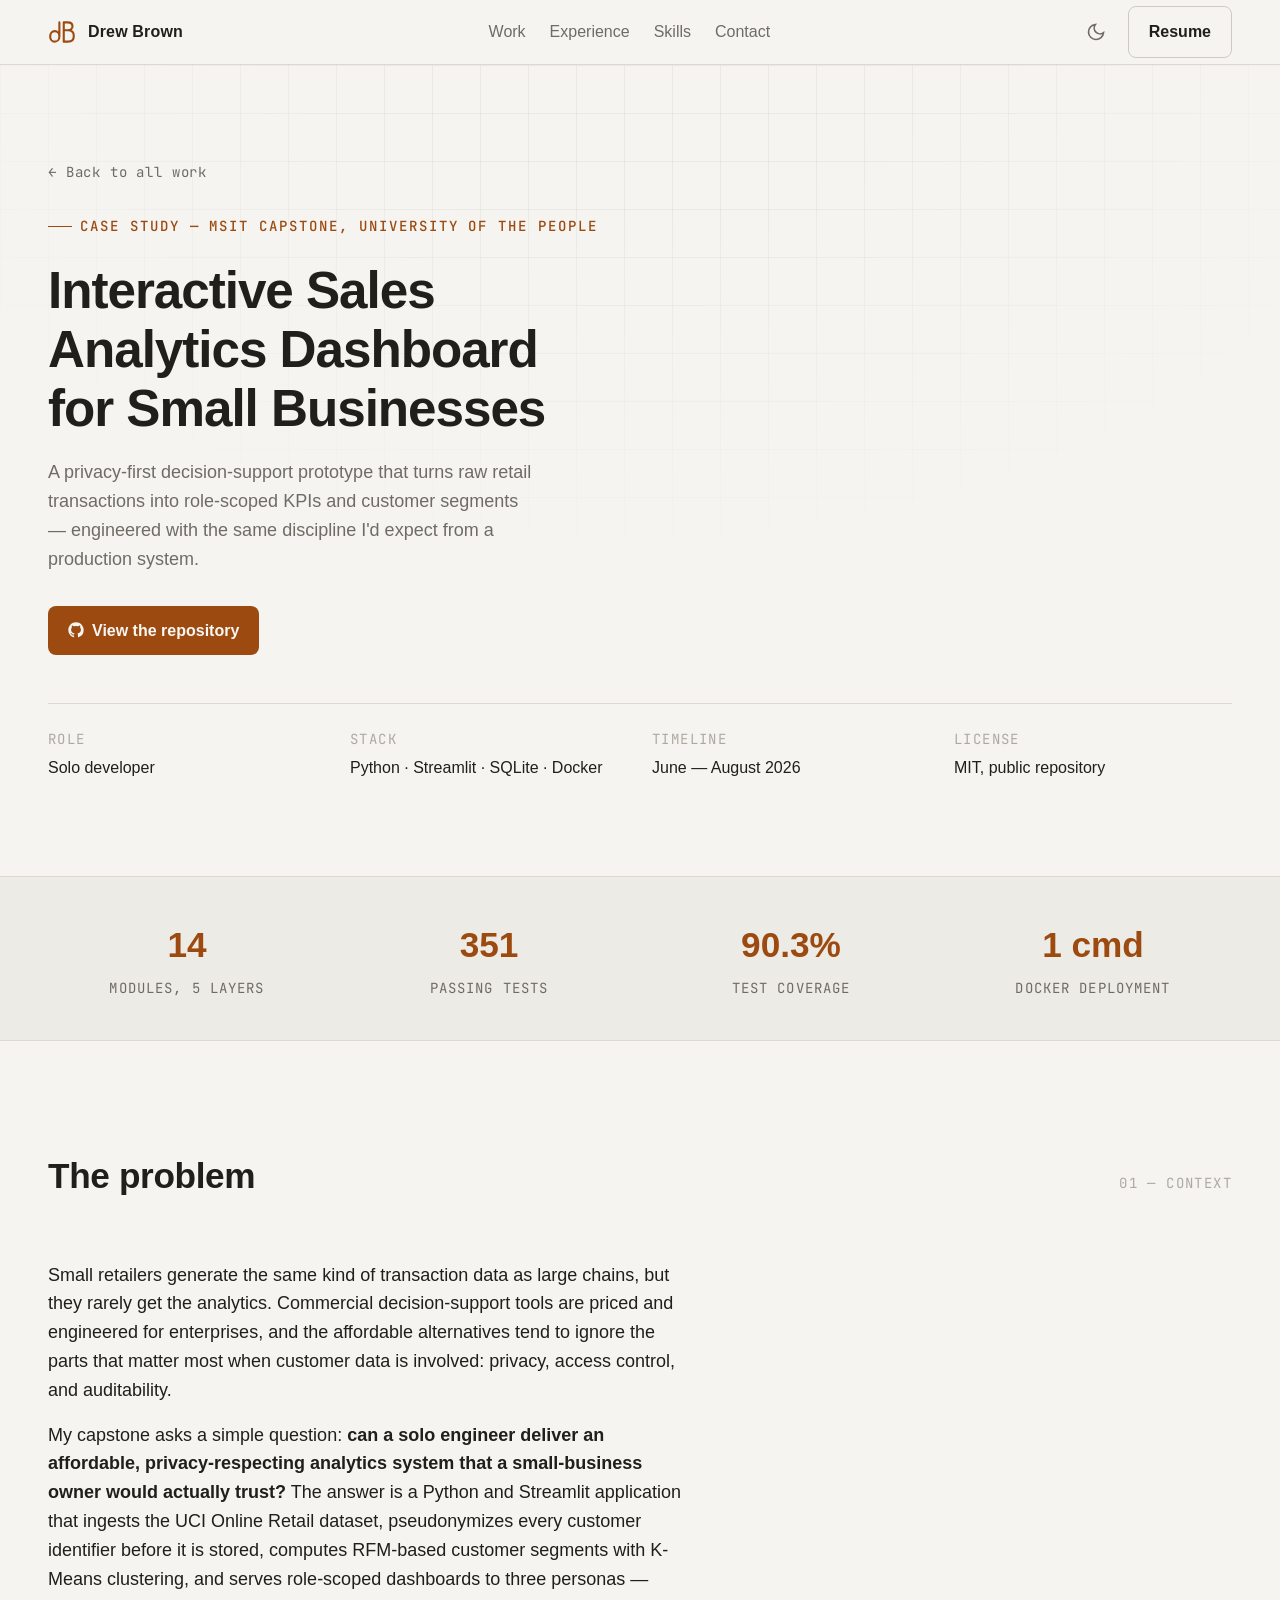
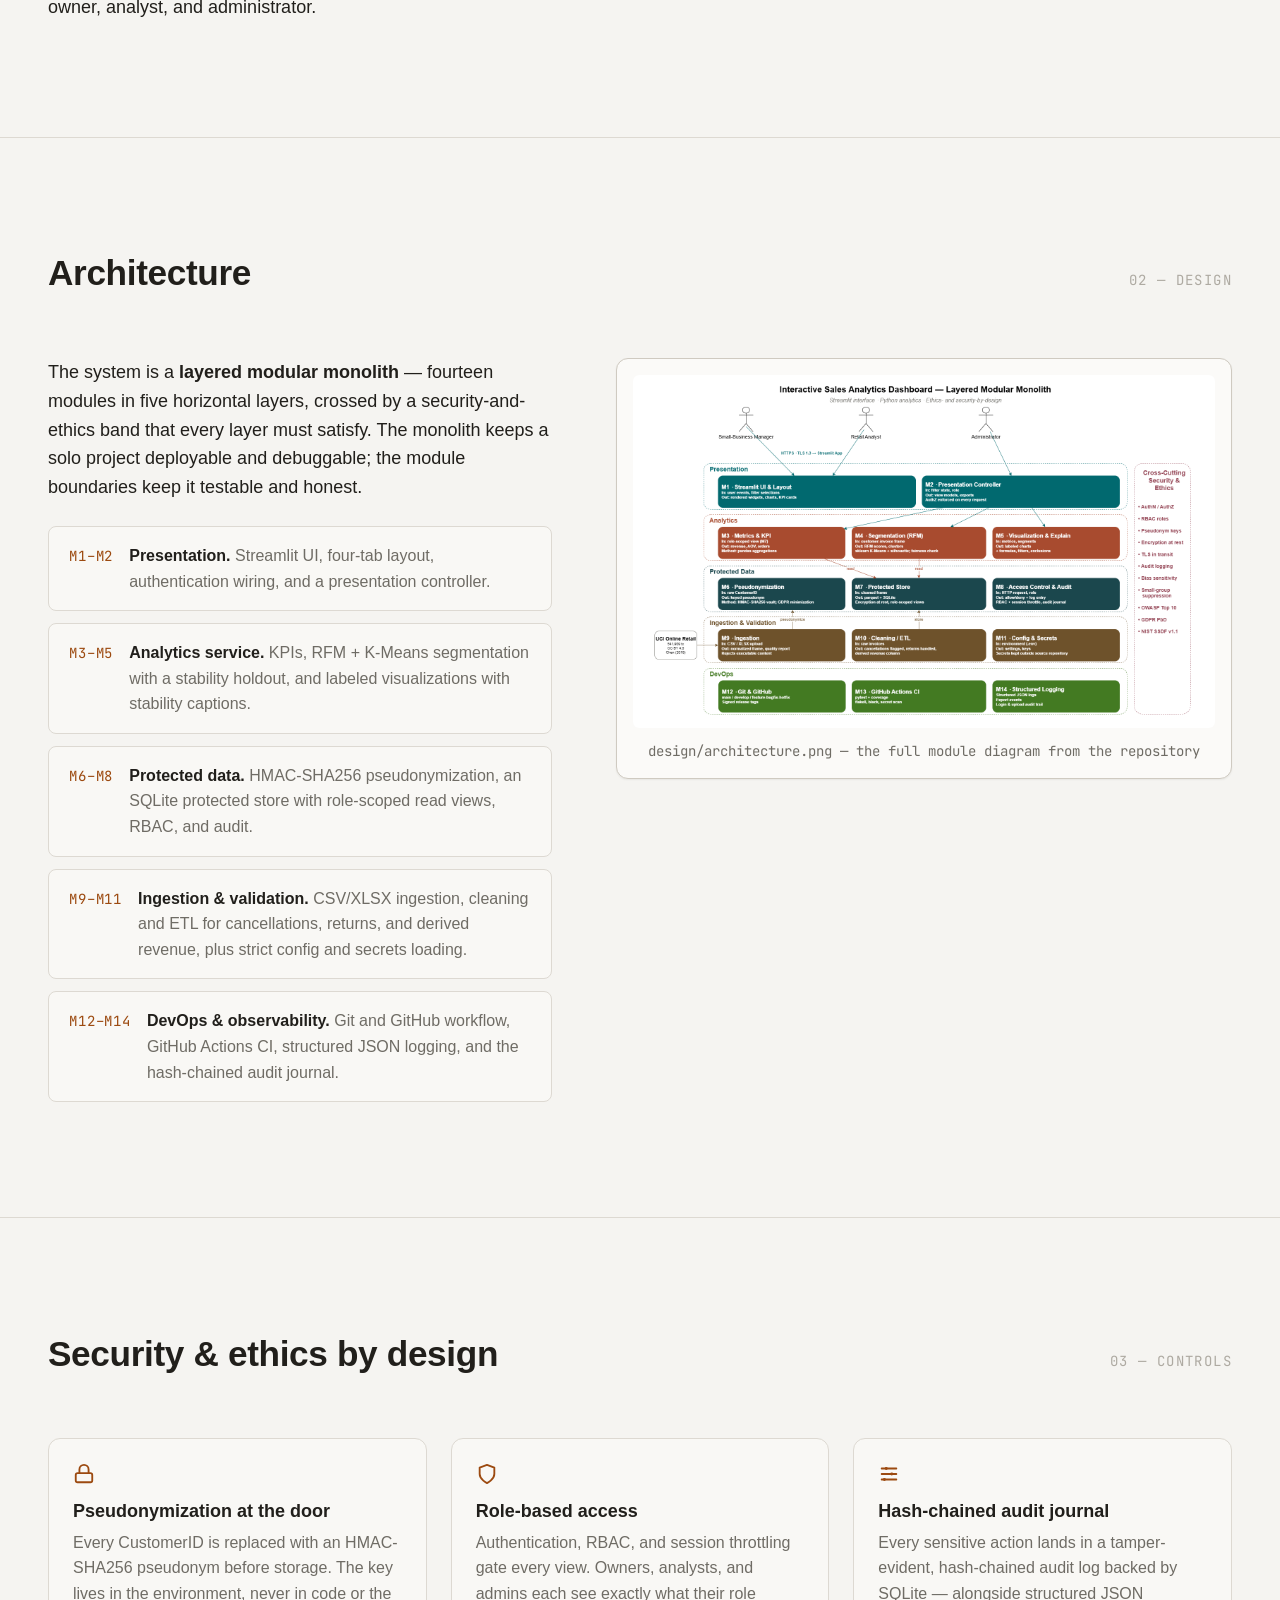
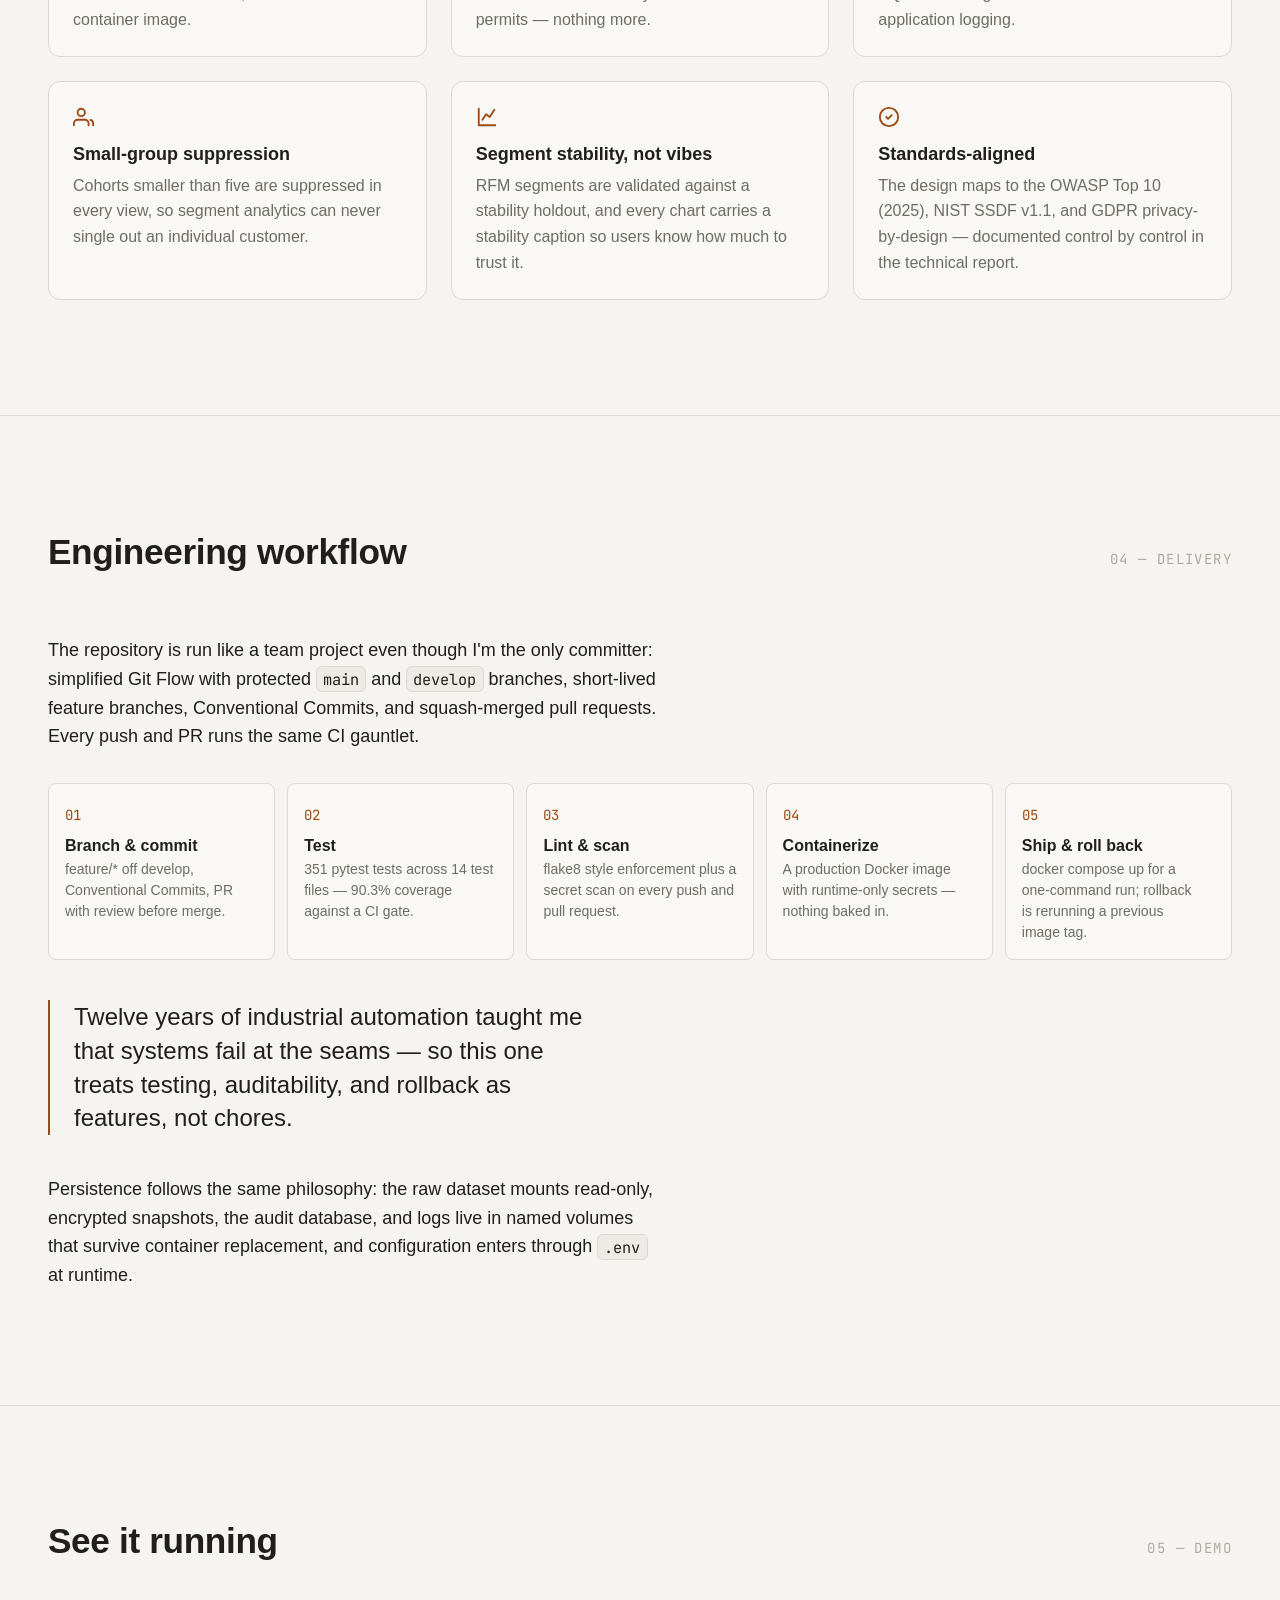
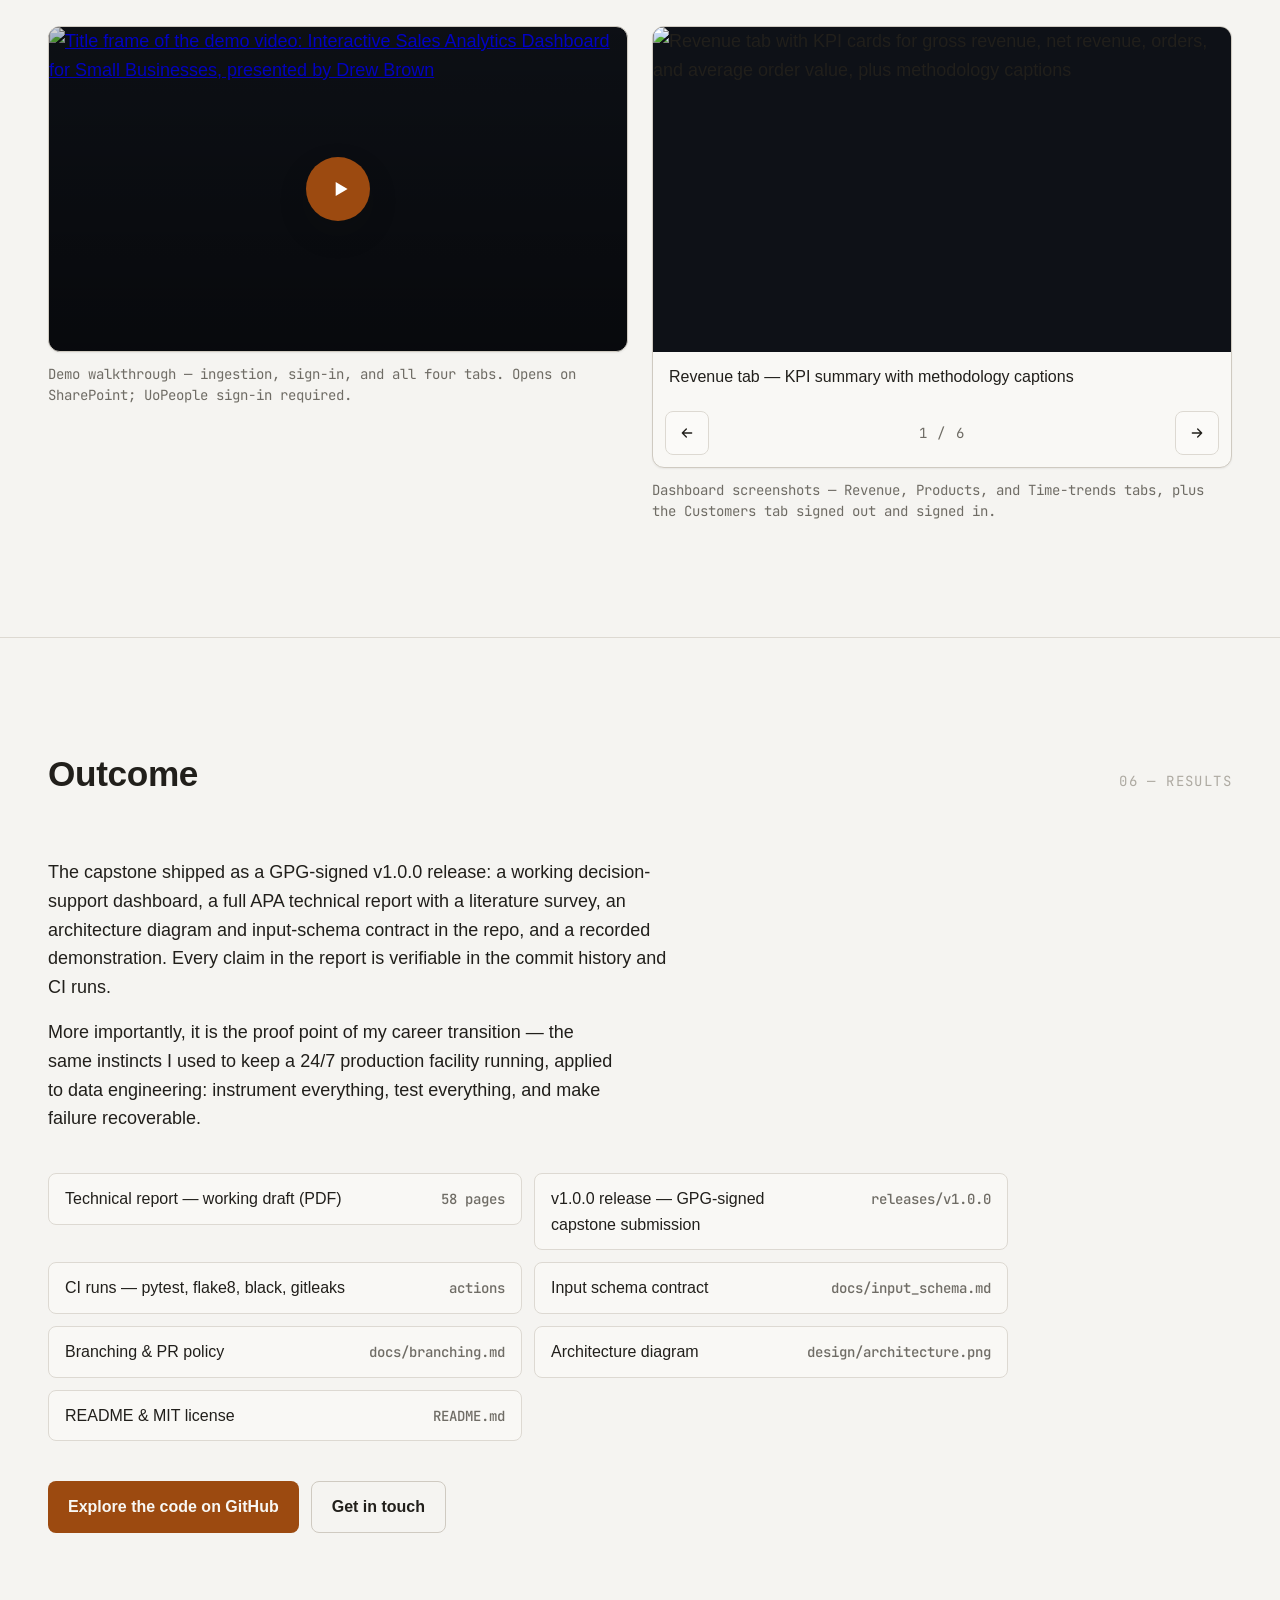
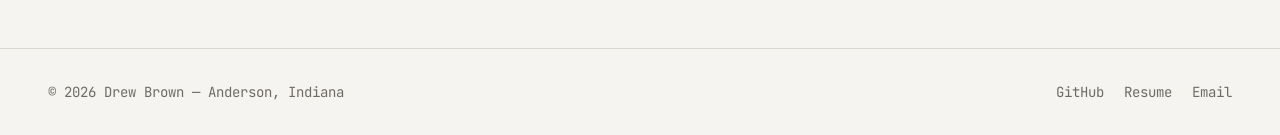
==== commit 72432e49: "bugfix: correct a display issue on the sales-analytics-dashboard page" ====
--- a/projects/sales-analytics-dashboard.html
+++ b/projects/sales-analytics-dashboard.html
@@ -7,7 +7,7 @@
   <meta name="description" content="Case study: a privacy-first sales analytics dashboard for small businesses. Python, Streamlit, RFM + K-Means segmentation, HMAC-SHA256 pseudonymization, RBAC, CI/CD, and Docker." />
   <meta property="og:title" content="Interactive Sales Analytics Dashboard — Case Study" />
   <meta property="og:description" content="A privacy-first decision-support system for small retailers: 14 modules, 351 tests, 90.3% coverage, security and ethics by design." />
-  <link rel="icon" href="data:image/svg+xml,%3Csvg xmlns='http://www.w3.org/2000/svg' viewBox='0 0 32 32'%3E%3Cpath d='M3 24h5V10h6v14h4c2-8 5-11 11-12' fill='none' stroke='%239c4a10' stroke-width='2.5' stroke-linecap='round' stroke-linejoin='round'/%3E%3C/svg%3E" />
+  <link rel="icon" type="image/svg+xml" href="data:image/svg+xml,%3Csvg xmlns='http://www.w3.org/2000/svg' viewBox='0 0 32 32'%3E%3Cg fill='none' stroke='%239c4a10' stroke-width='2.4' stroke-linecap='round' stroke-linejoin='round'%3E%3Cpath d='M13 5V21C13 24.5 10.8 27 7.7 27C4.5 27 2.5 24.5 2.5 21C2.5 17.5 4.5 15 7.7 15C10.8 15 13 17.5 13 21'/%3E%3Cpath d='M18 27V5H22.5C26 5 28 6.7 28 9.5C28 12.3 26 14 22.5 14H18M18 14H23C27 14 29.5 16.2 29.5 20.5C29.5 24.8 27 27 23 27H18'/%3E%3C/g%3E%3C/svg%3E" />
   <link href="https://api.fontshare.com/v2/css?f[]=cabinet-grotesk@500,700,800&f[]=general-sans@400,500,600&display=swap" rel="stylesheet" />
   <link rel="preconnect" href="https://fonts.googleapis.com" />
   <link rel="preconnect" href="https://fonts.gstatic.com" crossorigin />
@@ -22,7 +22,13 @@
     <div class="container header-inner">
       <a class="brand" href="../index.html" aria-label="Drew Brown — home">
         <svg width="28" height="28" viewBox="0 0 32 32" fill="none" aria-hidden="true">
-          <path d="M3 24h5V10h6v14h4c2-8 5-11 11-12" stroke="currentColor" stroke-width="2.5" stroke-linecap="round" stroke-linejoin="round" />
+          <path d="M13 5 V21 C13 24.5 10.8 27 7.7 27 C4.5 27 2.5 24.5 2.5 21 C2.5 17.5 4.5 15 7.7 15 C10.8 15 13 17.5 13 21"
+          fill="none" stroke="currentColor" stroke-width="2.4" stroke-linecap="round" stroke-linejoin="round"
+          />
+          <path
+          d="M18 27 V5 H22.5 C26 5 28 6.7 28 9.5 C28 12.3 26 14 22.5 14 H18 H23 C27 14 29.5 16.2 29.5 20.5 C29.5 24.8 27 27 23 27 H18"
+          fill="none" stroke="currentColor" stroke-width="2.4" stroke-linecap="round" stroke-linejoin="round"
+          />
         </svg>
         <span class="brand-name">Drew Brown</span>
       </a>
@@ -71,7 +77,7 @@
           </div>
           <div>
             <dt>Timeline</dt>
-            <dd>July — August 2026</dd>
+            <dd>June — August 2026</dd>
           </div>
           <div>
             <dt>License</dt>
@@ -344,7 +350,7 @@
           </p>
         </div>
         <ul class="doc-links reveal" role="list">
-          <li><a href="../assets/Capstone_Technical_Report_Draft.pdf" target="_blank" rel="noopener noreferrer"><span>Technical report — working draft (PDF)</span><span class="doc-path">APA · MSIT 5910</span></a></li>
+          <li><a href="../assets/Capstone_Technical_Report.pdf" target="_blank" rel="noopener noreferrer"><span>Technical report — working draft (PDF)</span><span class="doc-path">58 pages</span></a></li>
           <li><a href="https://github.com/soyabeansoupluvr/sales-analytics-dashboard/releases/tag/v1.0.0" target="_blank" rel="noopener noreferrer"><span>v1.0.0 release — GPG-signed capstone submission</span><span class="doc-path">releases/v1.0.0</span></a></li>
           <li><a href="https://github.com/soyabeansoupluvr/sales-analytics-dashboard/actions" target="_blank" rel="noopener noreferrer"><span>CI runs — pytest, flake8, black, gitleaks</span><span class="doc-path">actions</span></a></li>
           <li><a href="https://github.com/soyabeansoupluvr/sales-analytics-dashboard/blob/main/docs/input_schema.md" target="_blank" rel="noopener noreferrer"><span>Input schema contract</span><span class="doc-path">docs/input_schema.md</span></a></li>
